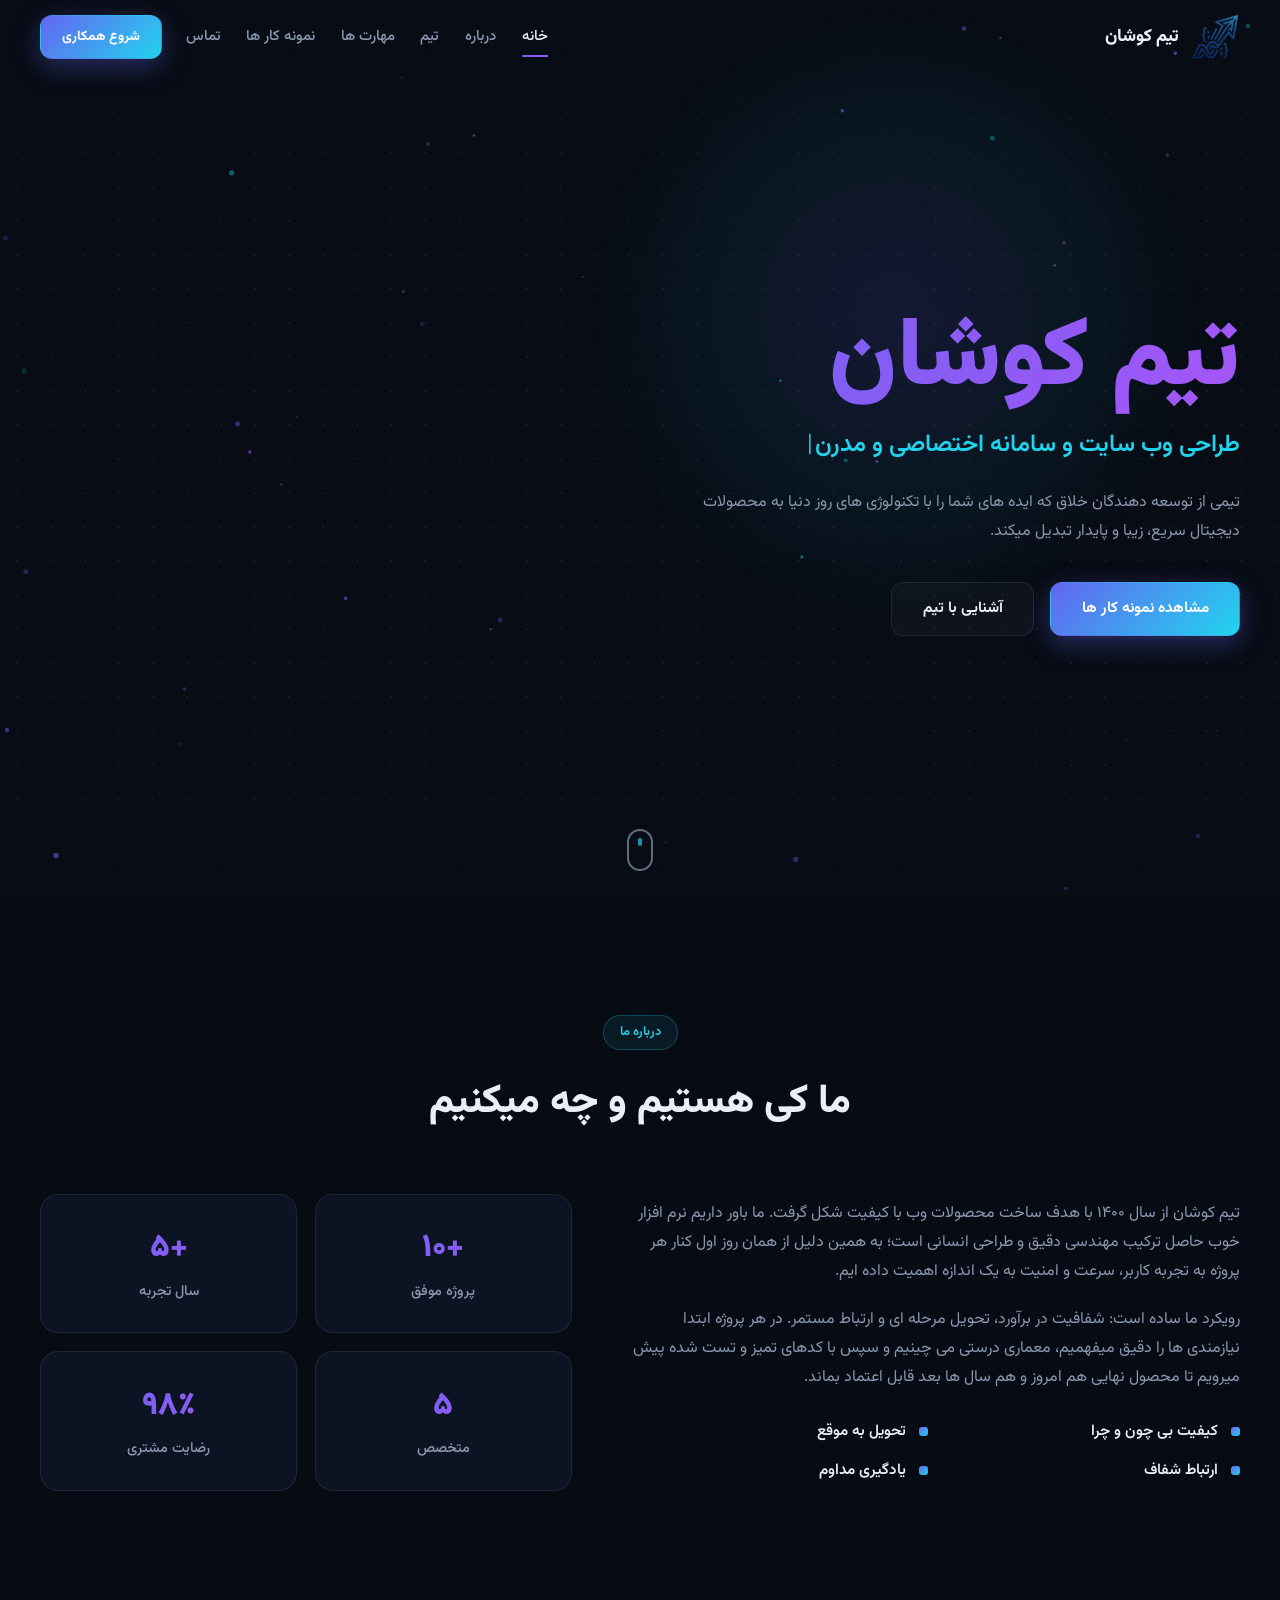
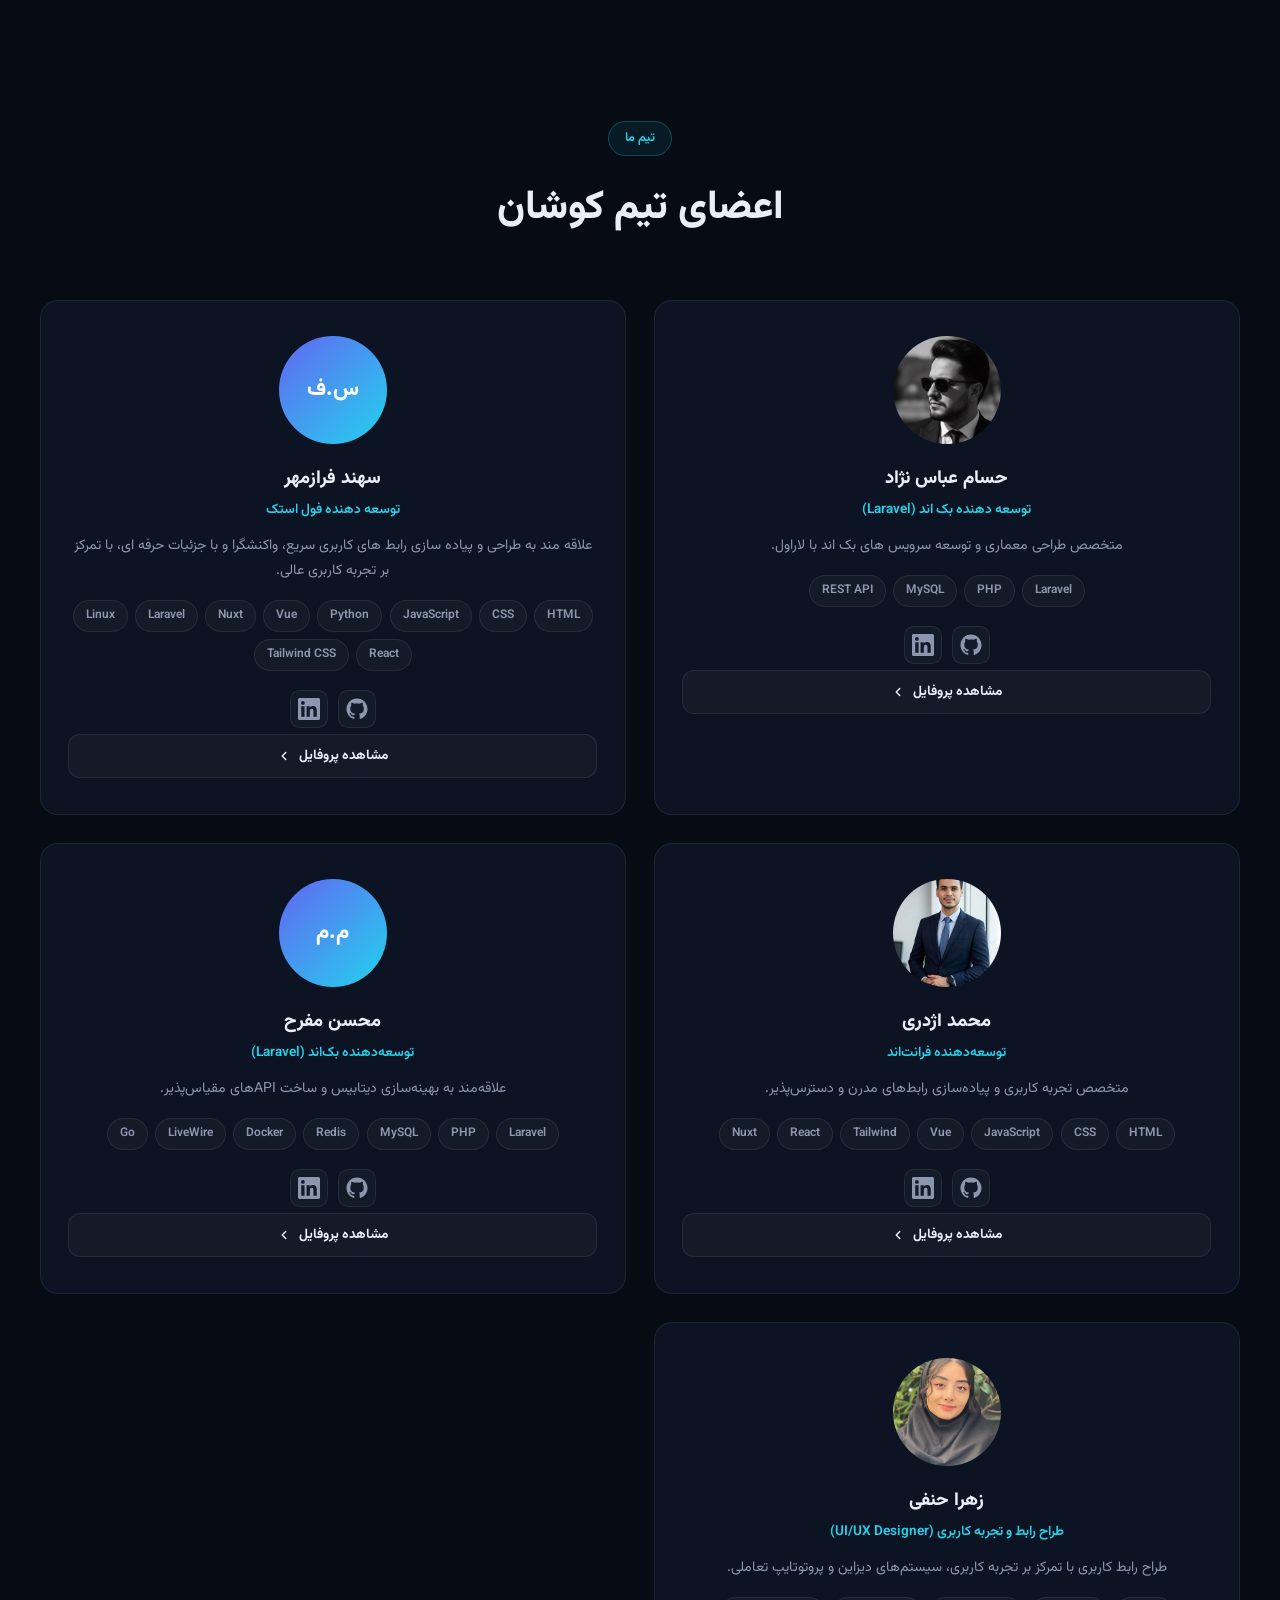
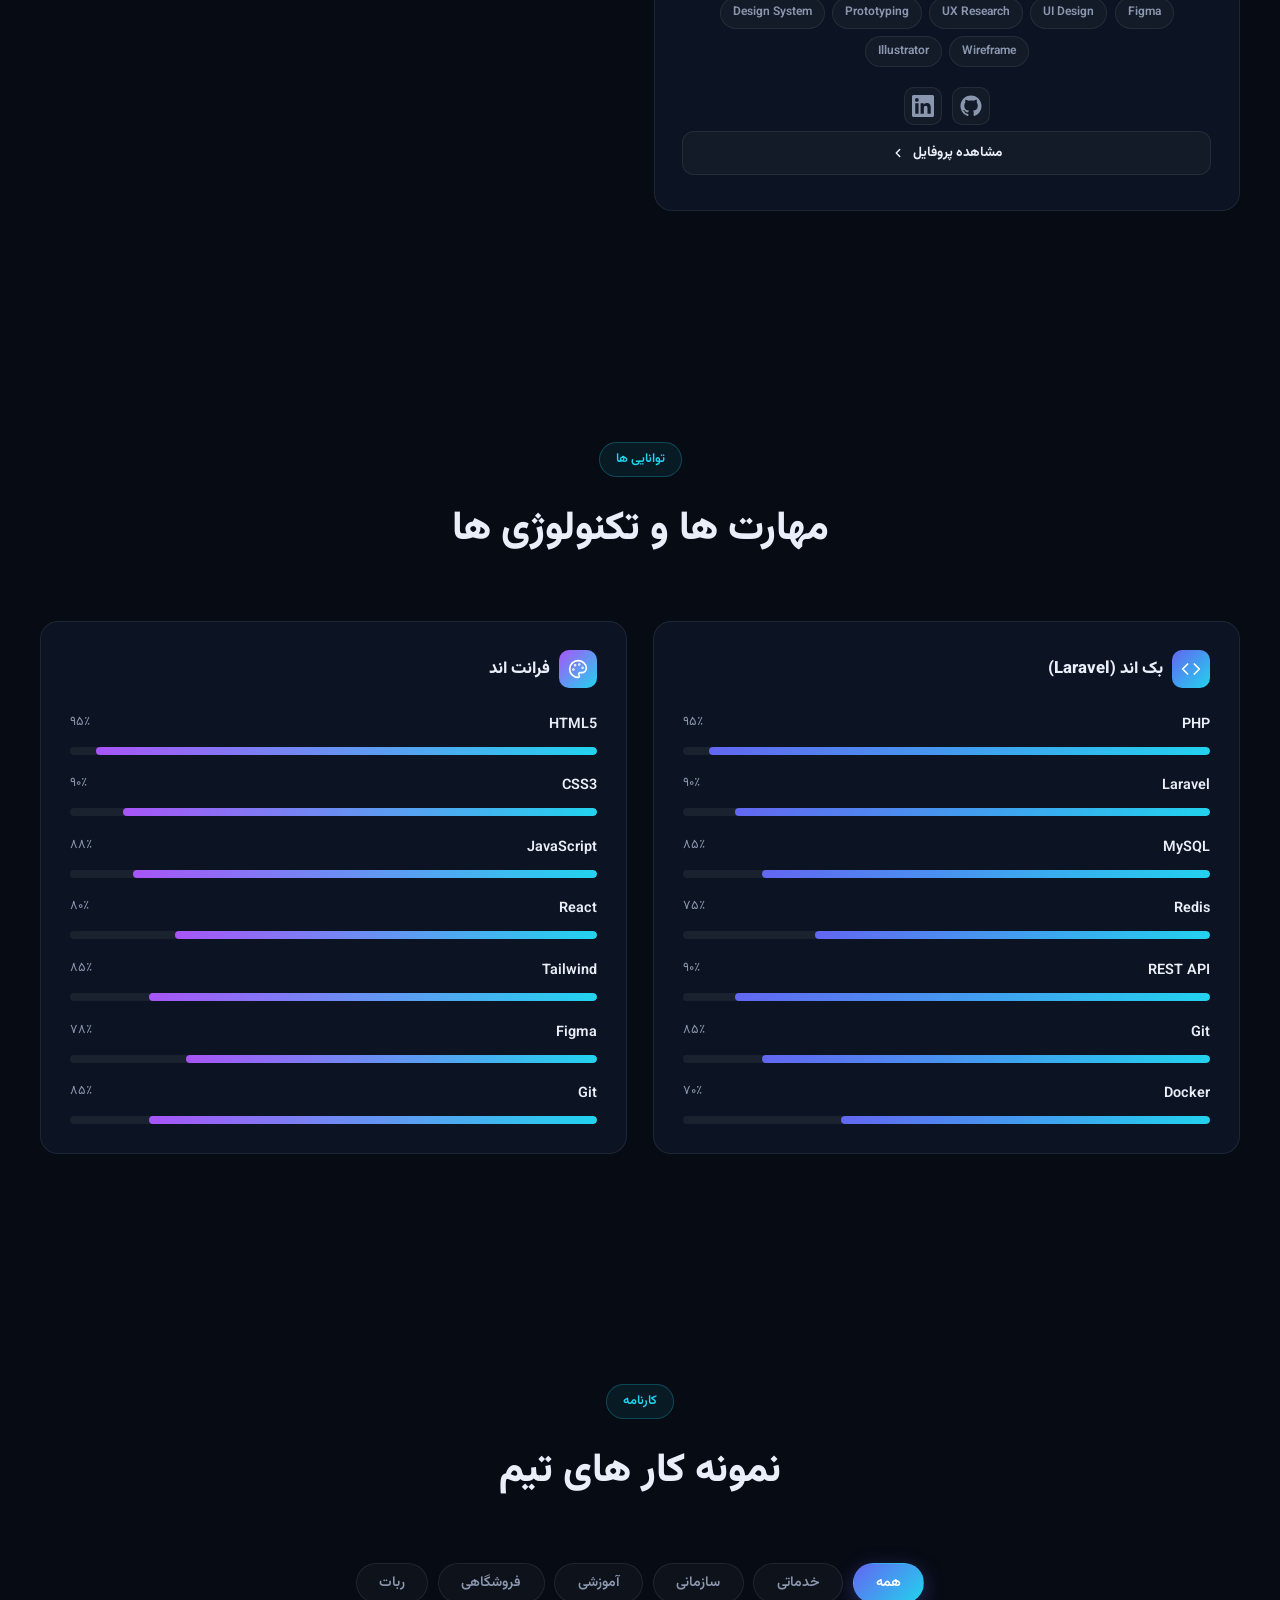
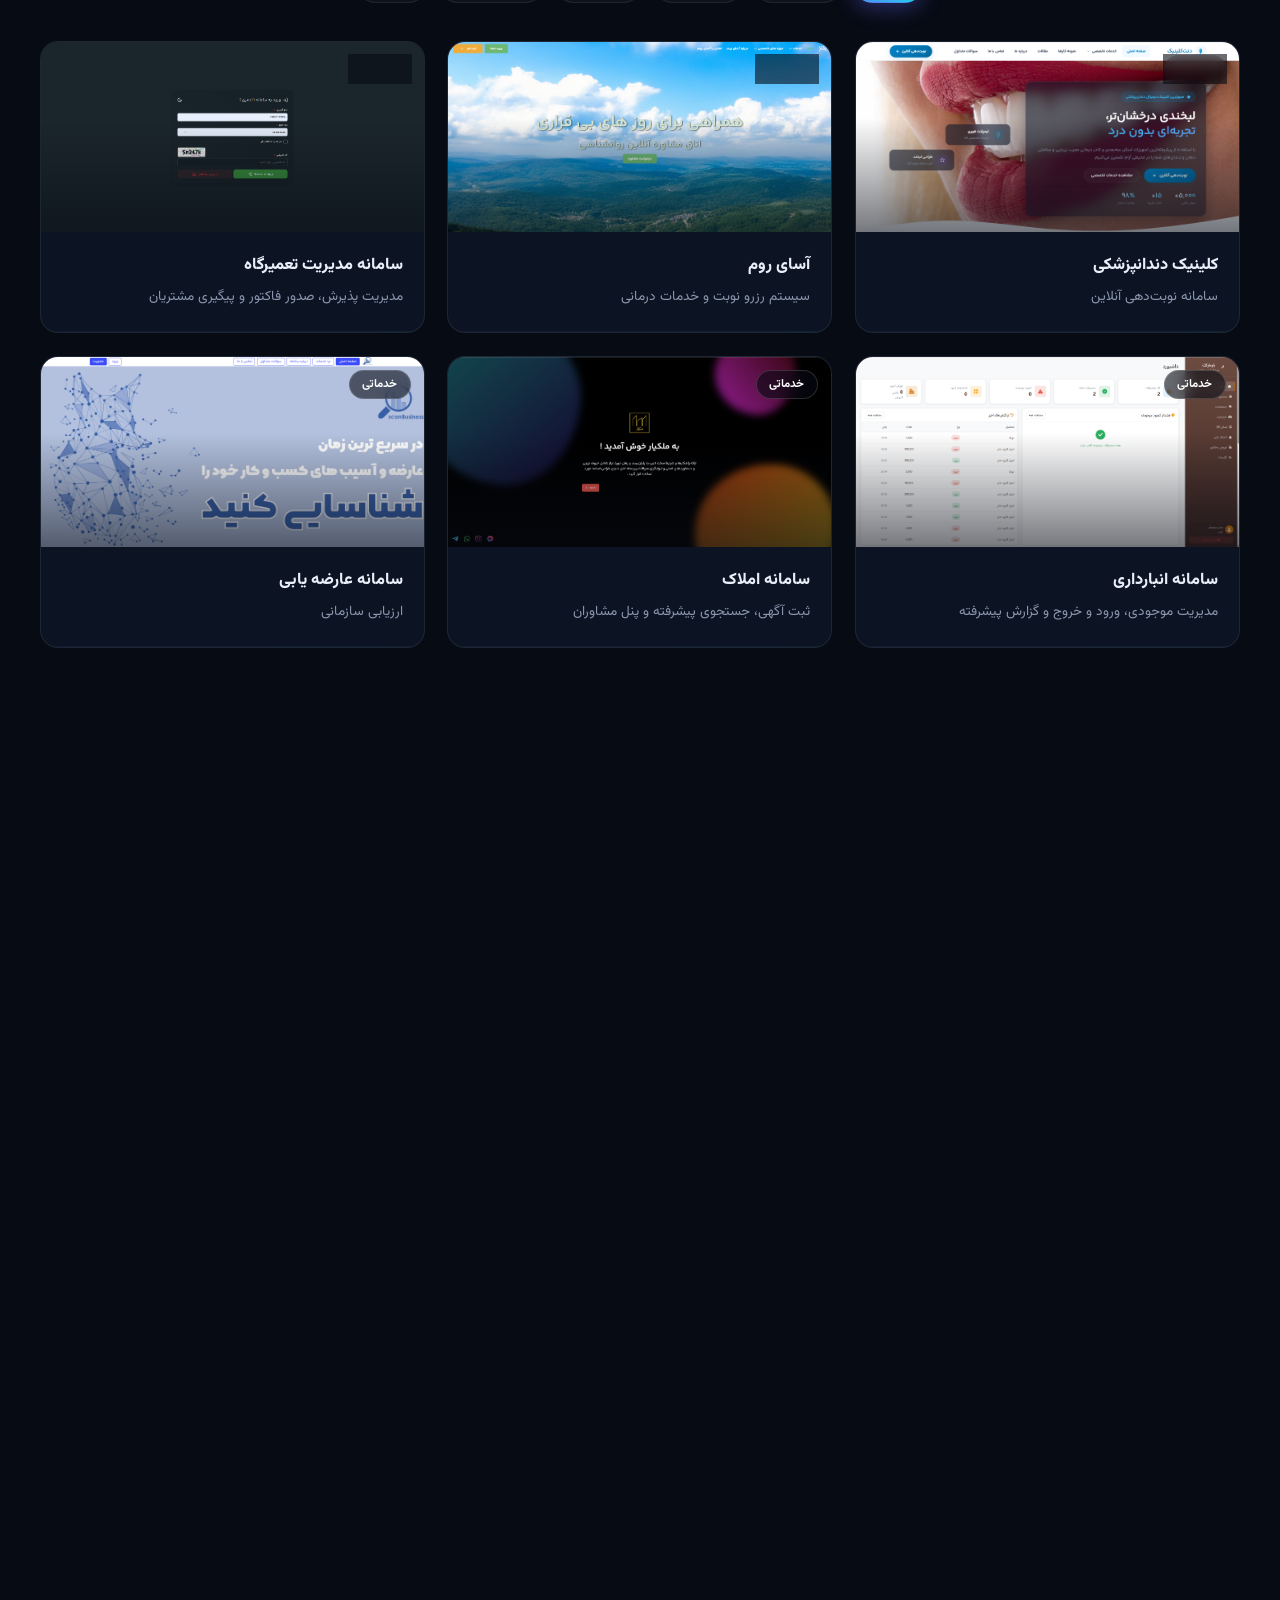
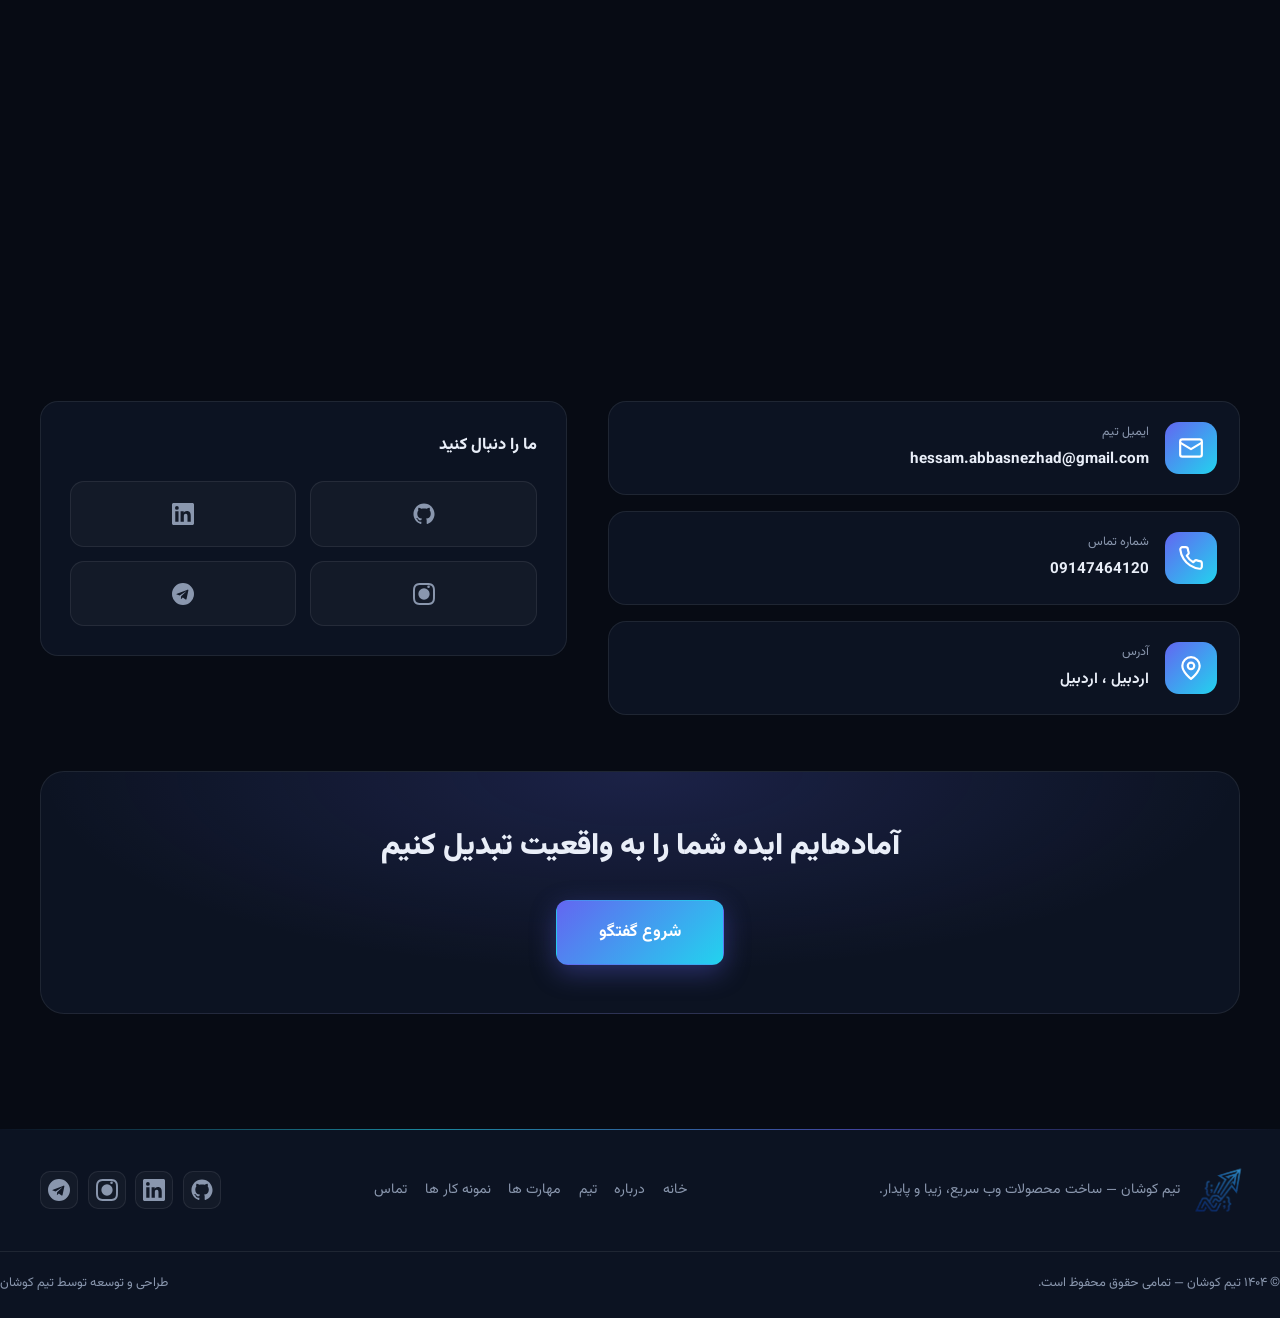
==== index.html @ e3fc0111 "first version" ====
<!DOCTYPE html>
<html lang="fa" dir="rtl">
<head>
  <meta charset="UTF-8" />
  <meta name="viewport" content="width=device-width, initial-scale=1.0" />
  <meta name="description" content="تیم کوشان — طراحی و توسعه وب با لاراول و فرانتاند مدرن" />
  <title>تیم کوشان | طراحی و توسعه وب</title>
  <link rel="preconnect" href="https://fonts.googleapis.com" />
  <link rel="preconnect" href="https://fonts.gstatic.com" crossorigin />
  <link href="https://fonts.googleapis.com/css2?family=Vazirmatn:wght@300;400;500;600;700;800;900&display=swap" rel="stylesheet" />
  <link rel="stylesheet" href="style.css" />
</head>
<body>

  <div class="bg-grid" aria-hidden="true"></div>
  <div class="bg-noise" aria-hidden="true"></div>
  <div class="bg-glow" id="bgGlow" aria-hidden="true"></div>

  <header class="navbar" id="navbar">
    <div class="container navbar-inner">
      <a href="#home" class="nav-brand" aria-label="تیم کوشان — خانه">
        <div class="logo-placeholder">
          <img src="image/logo.png" alt="" class="logo">
        </div>
        <span class="nav-brand-name">تیم کوشان</span>
      </a>

      <nav class="nav-links" id="navLinks" aria-label="منوی اصلی">
        <a href="#home" class="nav-link active" data-section="home">خانه</a>
        <a href="#about" class="nav-link" data-section="about">درباره</a>
        <a href="#team" class="nav-link" data-section="team">تیم</a>
        <a href="#skills" class="nav-link" data-section="skills">مهارت ها</a>
        <a href="#portfolio" class="nav-link" data-section="portfolio">نمونه کار ها</a>
        <a href="#contact" class="nav-link" data-section="contact">تماس</a>
      </nav>

      <a href="#contact" class="btn btn-sm btn-primary nav-cta">شروع همکاری</a>

      <button class="hamburger" id="hamburger" aria-label="باز و بسته کردن منو" aria-expanded="false" aria-controls="navLinks">
        <span></span><span></span><span></span>
      </button>
    </div>
  </header>

  <main>
    <!-- ═══ 1) بخش خانه (Hero) ═══ -->
    <section id="home" class="hero section">
      <canvas id="particles" class="hero-particles" aria-hidden="true"></canvas>
      <div class="container hero-inner">
        <div class="hero-content">
          <h1 class="hero-title gradient-text-anim">تیم کوشان</h1>
          <h2 class="hero-subtitle">
            <span id="typedText" aria-label="طراحی وب سایت و سامانه اختصاصی و مدرن"></span><span class="type-cursor">|</span>
          </h2>
          <p class="hero-desc reveal">
            تیمی از توسعه دهندگان خلاق که ایده های شما را با تکنولوژی های روز دنیا
            به محصولات دیجیتال سریع، زیبا و پایدار تبدیل میکند.
          </p>
          <div class="hero-actions reveal">
            <a href="#portfolio" class="btn btn-primary">مشاهده نمونه کار ها</a>
            <a href="#team" class="btn btn-outline">آشنایی با تیم</a>
          </div>
        </div>
      </div>
      <a href="#about" class="scroll-indicator" aria-label="اسکرول به پایین">
        <span class="scroll-mouse"><span class="scroll-wheel"></span></span>
      </a>
    </section>

    <!-- ═══ 2) بخش درباره ═══ -->
    <section id="about" class="section about">
      <div class="container">
        <div class="section-head reveal">
          <span class="section-tag">درباره ما</span>
          <h2 class="section-title">ما کی هستیم و چه میکنیم</h2>
        </div>
        <div class="about-grid">
          <div class="about-text reveal">
            <p>
             تیم کوشان از سال ۱۴۰۰ با هدف ساخت محصولات وب با کیفیت شکل گرفت.
              ما باور داریم نرم افزار خوب حاصل ترکیب مهندسی دقیق و طراحی انسانی است؛
              به همین دلیل از همان روز اول کنار هر پروژه به تجربه کاربر، سرعت و امنیت به یک اندازه اهمیت داده ایم.
            </p>
            <p>
               رویکرد ما ساده است: شفافیت در برآورد، تحویل مرحله ای و ارتباط مستمر.
              در هر پروژه ابتدا نیازمندی ها را دقیق میفهمیم، معماری درستی می چینیم و سپس با
              کدهای تمیز و تست شده پیش میرویم تا محصول نهایی هم امروز و هم سال ها بعد قابل اعتماد بماند.
            </p>
            <ul class="about-values">
              <li>کیفیت بی چون و چرا</li>
              <li>تحویل به موقع</li>
              <li>ارتباط شفاف</li>
              <li>یادگیری مداوم</li>
            </ul>
          </div>
          <!-- ستون آمار با شمارنده -->
          <div class="stats-grid">
            <div class="stat-card reveal">
              <span class="stat-number" data-count="10" data-prefix="+">۰</span>
              <span class="stat-label">پروژه موفق</span>
            </div>
            <div class="stat-card reveal">
              <span class="stat-number" data-count="5" data-prefix="+">۰</span>
              <span class="stat-label">سال تجربه</span>
            </div>
            <div class="stat-card reveal">
              <span class="stat-number" data-count="5">۰</span>
              <span class="stat-label">متخصص</span>
            </div>
            <div class="stat-card reveal">
              <span class="stat-number" data-count="98" data-suffix="٪">۰</span>
              <span class="stat-label">رضایت مشتری</span>
            </div>
          </div>
        </div>
      </div>
    </section>

    <!-- ═══ 3) بخش تیم ═══ -->
    <section id="team" class="section team">
      <div class="container">
        <div class="section-head reveal">
          <span class="section-tag">تیم ما</span>
          <h2 class="section-title">اعضای تیم کوشان</h2>
        </div>
        <div class="team-grid" id="teamGrid"></div>
      </div>
    </section>

    <!-- ═══ 4) بخش مهارتها ═══ -->
    <section id="skills" class="section skills">
      <div class="container">
        <div class="section-head reveal">
          <span class="section-tag">توانایی ها</span>
          <h2 class="section-title">مهارت ها و تکنولوژی ها</h2>
        </div>
        <div class="skills-grid">
          <!-- ستون بکاند -->
          <div class="skill-column reveal" data-skill-group="backend">
            <h3 class="skill-column-title">
              <span class="skill-column-icon"><svg viewBox="0 0 24 24" width="20" height="20" fill="none" stroke="currentColor" stroke-width="2" stroke-linecap="round" stroke-linejoin="round" aria-hidden="true"><path d="m16 18 6-6-6-6M8 6l-6 6 6 6"/></svg></span>
              بک اند (Laravel)
            </h3>
            <!-- هر مهارت: data-percent درصد نهایی نوار -->
            <div class="skill-item">
              <span class="skill-name">PHP</span><span class="skill-percent">۹۵٪</span>
              <div class="skill-bar"><div class="skill-bar-fill" data-percent="95"></div></div>
            </div>
            <div class="skill-item">
              <span class="skill-name">Laravel</span><span class="skill-percent">۹۰٪</span>
              <div class="skill-bar"><div class="skill-bar-fill" data-percent="90"></div></div>
            </div>
            <div class="skill-item">
              <span class="skill-name">MySQL</span><span class="skill-percent">۸۵٪</span>
              <div class="skill-bar"><div class="skill-bar-fill" data-percent="85"></div></div>
            </div>
            <div class="skill-item">
              <span class="skill-name">Redis</span><span class="skill-percent">۷۵٪</span>
              <div class="skill-bar"><div class="skill-bar-fill" data-percent="75"></div></div>
            </div>
            <div class="skill-item">
              <span class="skill-name">REST API</span><span class="skill-percent">۹۰٪</span>
              <div class="skill-bar"><div class="skill-bar-fill" data-percent="90"></div></div>
            </div>
            <div class="skill-item">
              <span class="skill-name">Git</span><span class="skill-percent">۸۵٪</span>
              <div class="skill-bar"><div class="skill-bar-fill" data-percent="85"></div></div>
            </div>
            <div class="skill-item">
              <span class="skill-name">Docker</span><span class="skill-percent">۷۰٪</span>
              <div class="skill-bar"><div class="skill-bar-fill" data-percent="70"></div></div>
            </div>
          </div>
          <!-- ستون فرانتاند -->
          <div class="skill-column reveal" data-skill-group="frontend">
            <h3 class="skill-column-title">
              <span class="skill-column-icon"><svg viewBox="0 0 24 24" width="20" height="20" fill="none" stroke="currentColor" stroke-width="2" stroke-linecap="round" stroke-linejoin="round" aria-hidden="true"><circle cx="13.5" cy="6.5" r=".5"/><circle cx="17.5" cy="10.5" r=".5"/><circle cx="8.5" cy="7.5" r=".5"/><circle cx="6.5" cy="12.5" r=".5"/><path d="M12 2C6.5 2 2 6.5 2 12s4.5 10 10 10c.926 0 1.648-.746 1.648-1.688 0-.437-.18-.835-.437-1.125-.29-.289-.438-.652-.438-1.125a1.64 1.64 0 0 1 1.668-1.668h1.996c3.051 0 5.555-2.503 5.555-5.554C21.965 6.012 17.461 2 12 2z"/></svg></span>
              فرانت اند
            </h3>
            <div class="skill-item">
              <span class="skill-name">HTML5</span><span class="skill-percent">۹۵٪</span>
              <div class="skill-bar"><div class="skill-bar-fill" data-percent="95"></div></div>
            </div>
            <div class="skill-item">
              <span class="skill-name">CSS3</span><span class="skill-percent">۹۰٪</span>
              <div class="skill-bar"><div class="skill-bar-fill" data-percent="90"></div></div>
            </div>
            <div class="skill-item">
              <span class="skill-name">JavaScript</span><span class="skill-percent">۸۸٪</span>
              <div class="skill-bar"><div class="skill-bar-fill" data-percent="88"></div></div>
            </div>
            <div class="skill-item">
              <span class="skill-name">React</span><span class="skill-percent">۸۰٪</span>
              <div class="skill-bar"><div class="skill-bar-fill" data-percent="80"></div></div>
            </div>
            <div class="skill-item">
              <span class="skill-name">Tailwind</span><span class="skill-percent">۸۵٪</span>
              <div class="skill-bar"><div class="skill-bar-fill" data-percent="85"></div></div>
            </div>
            <div class="skill-item">
              <span class="skill-name">Figma</span><span class="skill-percent">۷۸٪</span>
              <div class="skill-bar"><div class="skill-bar-fill" data-percent="78"></div></div>
            </div>
            <div class="skill-item">
              <span class="skill-name">Git</span><span class="skill-percent">۸۵٪</span>
              <div class="skill-bar"><div class="skill-bar-fill" data-percent="85"></div></div>
            </div>
          </div>
        </div>
      </div>
    </section>

    <!-- ═══ 5) بخش نمونهکارها ═══ -->
    <section id="portfolio" class="section portfolio">
      <div class="container">
        <div class="section-head reveal">
          <span class="section-tag">کارنامه</span>
          <h2 class="section-title">نمونه کار های تیم</h2>
        </div>
        <!-- فیلترها -->
    <div class="portfolio-filters reveal" role="tablist" aria-label="فیلتر نمونه کار ها">
  <button class="filter-btn active" data-filter="all">همه</button>
  <button class="filter-btn" data-filter="services">خدماتی</button>
  <button class="filter-btn" data-filter="organizational">سازمانی</button>
  <button class="filter-btn" data-filter="educational">آموزشی</button>
  <button class="filter-btn" data-filter="ecommerce">فروشگاهی</button>
  <button class="filter-btn" data-filter="bot">ربات</button>
</div>
        <!-- گرید پروژهها از data.js توسط script.js رندر میشود؛ data-category برای فیلتر -->
        <div class="portfolio-grid" id="portfolioGrid"></div>
      </div>
    </section>

    <!-- ═══ 6) بخش تماس ═══ -->
    <section id="contact" class="section contact">
      <div class="container">
        <div class="section-head reveal">
          <span class="section-tag">ارتباط</span>
          <h2 class="section-title">با ما در تماس باشید</h2>
        </div>
        <div class="contact-grid">
          <!-- ستون اطلاعات تماس -->
          <div class="contact-cards">
            <div class="contact-card reveal">
              <span class="contact-icon"><svg viewBox="0 0 24 24" width="26" height="26" fill="none" stroke="currentColor" stroke-width="2" stroke-linecap="round" stroke-linejoin="round" aria-hidden="true"><rect x="2" y="4" width="20" height="16" rx="2"/><path d="m22 7-10 6L2 7"/></svg></span>
              <div>
                <span class="contact-label">ایمیل تیم</span>
                <a href="mailto:info@koushan-team.ir" class="contact-value">hessam.abbasnezhad@gmail.com</a>
              </div>
            </div>
            <div class="contact-card reveal">
              <span class="contact-icon"><svg viewBox="0 0 24 24" width="26" height="26" fill="none" stroke="currentColor" stroke-width="2" stroke-linecap="round" stroke-linejoin="round" aria-hidden="true"><path d="M22 16.92v3a2 2 0 0 1-2.18 2 19.79 19.79 0 0 1-8.63-3.07 19.5 19.5 0 0 1-6-6 19.79 19.79 0 0 1-3.07-8.67A2 2 0 0 1 4.11 2h3a2 2 0 0 1 2 1.72 12.84 12.84 0 0 0 .7 2.81 2 2 0 0 1-.45 2.11L8.09 9.91a16 16 0 0 0 6 6l1.27-1.27a2 2 0 0 1 2.11-.45 12.84 12.84 0 0 0 2.81.7A2 2 0 0 1 22 16.92z"/></svg></span>
              <div>
                <span class="contact-label">شماره تماس</span>
                <a href="tel:+989120000000" class="contact-value" dir="ltr">09147464120</a>
              </div>
            </div>
            <div class="contact-card reveal">
              <span class="contact-icon"><svg viewBox="0 0 24 24" width="26" height="26" fill="none" stroke="currentColor" stroke-width="2" stroke-linecap="round" stroke-linejoin="round" aria-hidden="true"><path d="M20 10c0 6-8 12-8 12s-8-6-8-12a8 8 0 0 1 16 0z"/><circle cx="12" cy="10" r="3"/></svg></span>
              <div>
                <span class="contact-label">آدرس</span>
                <span class="contact-value">اردبیل ، اردبیل</span>
              </div>
            </div>
          </div>
          <!-- ستون شبکههای اجتماعی -->
          <div class="contact-socials reveal">
            <h3 class="contact-socials-title">ما را دنبال کنید</h3>
            <div class="social-grid">
              <a href="#" class="social-big" data-social="github">
                <svg viewBox="0 0 24 24" width="22" height="22" fill="currentColor" aria-hidden="true"><path d="M12 .5C5.65.5.5 5.65.5 12c0 5.08 3.29 9.39 7.86 10.91.58.1.79-.25.79-.56 0-.28-.01-1.02-.02-2-3.2.7-3.88-1.54-3.88-1.54-.53-1.34-1.28-1.7-1.28-1.7-1.05-.72.08-.7.08-.7 1.16.08 1.77 1.19 1.77 1.19 1.03 1.77 2.7 1.26 3.36.96.1-.75.4-1.26.73-1.55-2.55-.29-5.23-1.28-5.23-5.68 0-1.26.45-2.28 1.19-3.09-.12-.29-.52-1.46.11-3.05 0 0 .97-.31 3.18 1.18.92-.26 1.91-.38 2.89-.39.98.01 1.97.13 2.89.39 2.2-1.49 3.17-1.18 3.17-1.18.63 1.59.23 2.76.11 3.05.74.81 1.19 1.83 1.19 3.09 0 4.41-2.69 5.38-5.25 5.67.41.35.78 1.05.78 2.12 0 1.53-.01 2.76-.01 3.14 0 .31.21.66.8.55C20.21 21.39 23.5 17.08 23.5 12 23.5 5.65 18.35.5 12 .5z"/></svg><span class="tooltip">گیتهاب</span>
              </a>
              <a href="#" class="social-big" data-social="linkedin">
                <svg viewBox="0 0 24 24" width="22" height="22" fill="currentColor" aria-hidden="true"><path d="M20.45 20.45h-3.55v-5.57c0-1.33-.03-3.04-1.85-3.04-1.85 0-2.14 1.45-2.14 2.94v5.67H9.36V9h3.41v1.56h.05c.47-.9 1.63-1.85 3.36-1.85 3.6 0 4.27 2.37 4.27 5.45v6.29zM5.34 7.43a2.06 2.06 0 1 1 0-4.12 2.06 2.06 0 0 1 0 4.12zM7.12 20.45H3.56V9h3.56v11.45zM22.22 0H1.77C.79 0 0 .77 0 1.72v20.55C0 23.23.79 24 1.77 24h20.45c.98 0 1.78-.77 1.78-1.73V1.72C24 .77 23.2 0 22.22 0z"/></svg><span class="tooltip">لینکدین</span>
              </a>
              <a href="#" class="social-big" data-social="instagram">
                <svg viewBox="0 0 24 24" width="22" height="22" fill="currentColor" aria-hidden="true"><path d="M12 2.16c3.2 0 3.58.01 4.85.07 1.17.05 1.8.25 2.23.41.56.22.96.48 1.38.9.42.42.68.82.9 1.38.16.42.36 1.06.41 2.23.06 1.27.07 1.65.07 4.85s-.01 3.58-.07 4.85c-.05 1.17-.25 1.8-.41 2.23-.22.56-.48.96-.9 1.38-.42.42-.82.68-1.38.9-.42.16-1.06.36-2.23.41-1.27.06-1.65.07-4.85.07s-3.58-.01-4.85-.07c-1.17-.05-1.8-.25-2.23-.41a3.72 3.72 0 0 1-1.38-.9 3.72 3.72 0 0 1-.9-1.38c-.16-.42-.36-1.06-.41-2.23C2.17 15.58 2.16 15.2 2.16 12s.01-3.58.07-4.85c.05-1.17.25-1.8.41-2.23.22-.56.48-.96.9-1.38.42-.42.82-.68 1.38-.9.42-.16 1.06-.36 2.23-.41C8.42 2.17 8.8 2.16 12 2.16M12 0C8.74 0 8.33.01 7.05.07 5.78.13 4.9.33 4.14.63c-.79.3-1.46.72-2.13 1.38A6.26 6.26 0 0 0 .63 4.14C.33 4.9.13 5.78.07 7.05.01 8.33 0 8.74 0 12s.01 3.67.07 4.95c.06 1.27.26 2.15.56 2.91.3.79.72 1.46 1.38 2.13a6.26 6.26 0 0 0 2.13 1.38c.76.3 1.64.5 2.91.56 1.28.06 1.69.07 4.95.07s3.67-.01 4.95-.07c1.27-.06 2.15-.26 2.91-.56a6.26 6.26 0 0 0 2.13-1.38 6.26 6.26 0 0 0 1.38-2.13c.3-.76.5-1.64.56-2.91.06-1.28.07-1.69.07-4.95s-.01-3.67-.07-4.95c-.06-1.27-.26-2.15-.56-2.91a6.26 6.26 0 0 0-1.38-2.13A6.26 6.26 0 0 0 19.86.63c-.76-.3-1.64-.5-2.91-.56C15.67.01 15.26 0 12 0zm0 5.84A6.16 6.16 0 1 1 5.84 12 6.16 6.16 0 0 1 12 5.84zm0 10.15A4 4 0 1 1 16 12a4 4 0 0 1-4 3.99zm6.4-11.85a1.44 1.44 0 1 1-1.44-1.44 1.44 1.44 0 0 1 1.44 1.44z"/></svg><span class="tooltip">اینستاگرام</span>
              </a>
              <a href="#" class="social-big" data-social="telegram">
                <svg viewBox="0 0 24 24" width="22" height="22" fill="currentColor" aria-hidden="true"><path d="M11.94 0A12 12 0 1 0 24 12 12 12 0 0 0 11.94 0zm5.89 8.16-1.97 9.3c-.15.66-.54.82-1.09.51l-3-2.21-1.45 1.4c-.16.16-.3.3-.6.3l.21-3.05 5.56-5.02c.24-.21-.05-.33-.37-.12l-6.87 4.33-2.96-.93c-.64-.2-.66-.64.14-.95l11.57-4.46c.54-.2 1.01.12.83.9z"/></svg><span class="tooltip">تلگرام</span>
              </a>
            </div>
          </div>
        </div>
        <!-- CTA بزرگ -->
        <div class="big-cta reveal">
          <h3 class="big-cta-title">آمادهایم ایده شما را به واقعیت تبدیل کنیم</h3>
          <a href="mailto:info@koushan-team.ir" class="btn btn-primary btn-lg">شروع گفتگو</a>
        </div>
      </div>
    </section>
  </main>

  <!-- ═══ فوتر ═══ -->
  <footer class="footer">
    <div class="footer-divider" aria-hidden="true"></div>
    <div class="container footer-grid">
      <div class="footer-brand">
        <div class="logo-placeholder">
           <div class="logo-placeholder">
          <img src="image/logo.png" alt="" class="logo">
        </div>
        </div>
        <p>تیم کوشان — ساخت محصولات وب سریع، زیبا و پایدار.</p>
      </div>
      <nav class="footer-links" aria-label="لینکهای سریع">
        <a href="#home">خانه</a>
        <a href="#about">درباره</a>
        <a href="#team">تیم</a>
        <a href="#skills">مهارت ها</a>
        <a href="#portfolio">نمونه کار ها</a>
        <a href="#contact">تماس</a>
      </nav>
      <div class="footer-socials">
        <a href="#" class="social-icon" data-social="github" aria-label="گیت هاب"><svg viewBox="0 0 24 24" width="22" height="22" fill="currentColor" aria-hidden="true"><path d="M12 .5C5.65.5.5 5.65.5 12c0 5.08 3.29 9.39 7.86 10.91.58.1.79-.25.79-.56 0-.28-.01-1.02-.02-2-3.2.7-3.88-1.54-3.88-1.54-.53-1.34-1.28-1.7-1.28-1.7-1.05-.72.08-.7.08-.7 1.16.08 1.77 1.19 1.77 1.19 1.03 1.77 2.7 1.26 3.36.96.1-.75.4-1.26.73-1.55-2.55-.29-5.23-1.28-5.23-5.68 0-1.26.45-2.28 1.19-3.09-.12-.29-.52-1.46.11-3.05 0 0 .97-.31 3.18 1.18.92-.26 1.91-.38 2.89-.39.98.01 1.97.13 2.89.39 2.2-1.49 3.17-1.18 3.17-1.18.63 1.59.23 2.76.11 3.05.74.81 1.19 1.83 1.19 3.09 0 4.41-2.69 5.38-5.25 5.67.41.35.78 1.05.78 2.12 0 1.53-.01 2.76-.01 3.14 0 .31.21.66.8.55C20.21 21.39 23.5 17.08 23.5 12 23.5 5.65 18.35.5 12 .5z"/></svg></a>
        <a href="#" class="social-icon" data-social="linkedin" aria-label="لینکدین"><svg viewBox="0 0 24 24" width="22" height="22" fill="currentColor" aria-hidden="true"><path d="M20.45 20.45h-3.55v-5.57c0-1.33-.03-3.04-1.85-3.04-1.85 0-2.14 1.45-2.14 2.94v5.67H9.36V9h3.41v1.56h.05c.47-.9 1.63-1.85 3.36-1.85 3.6 0 4.27 2.37 4.27 5.45v6.29zM5.34 7.43a2.06 2.06 0 1 1 0-4.12 2.06 2.06 0 0 1 0 4.12zM7.12 20.45H3.56V9h3.56v11.45zM22.22 0H1.77C.79 0 0 .77 0 1.72v20.55C0 23.23.79 24 1.77 24h20.45c.98 0 1.78-.77 1.78-1.73V1.72C24 .77 23.2 0 22.22 0z"/></svg></a>
        <a href="#" class="social-icon" data-social="instagram" aria-label="اینستاگرام"><svg viewBox="0 0 24 24" width="22" height="22" fill="currentColor" aria-hidden="true"><path d="M12 2.16c3.2 0 3.58.01 4.85.07 1.17.05 1.8.25 2.23.41.56.22.96.48 1.38.9.42.42.68.82.9 1.38.16.42.36 1.06.41 2.23.06 1.27.07 1.65.07 4.85s-.01 3.58-.07 4.85c-.05 1.17-.25 1.8-.41 2.23-.22.56-.48.96-.9 1.38-.42.42-.82.68-1.38.9-.42.16-1.06.36-2.23.41-1.27.06-1.65.07-4.85.07s-3.58-.01-4.85-.07c-1.17-.05-1.8-.25-2.23-.41a3.72 3.72 0 0 1-1.38-.9 3.72 3.72 0 0 1-.9-1.38c-.16-.42-.36-1.06-.41-2.23C2.17 15.58 2.16 15.2 2.16 12s.01-3.58.07-4.85c.05-1.17.25-1.8.41-2.23.22-.56.48-.96.9-1.38.42-.42.82-.68 1.38-.9.42-.16 1.06-.36 2.23-.41C8.42 2.17 8.8 2.16 12 2.16M12 0C8.74 0 8.33.01 7.05.07 5.78.13 4.9.33 4.14.63c-.79.3-1.46.72-2.13 1.38A6.26 6.26 0 0 0 .63 4.14C.33 4.9.13 5.78.07 7.05.01 8.33 0 8.74 0 12s.01 3.67.07 4.95c.06 1.27.26 2.15.56 2.91.3.79.72 1.46 1.38 2.13a6.26 6.26 0 0 0 2.13 1.38c.76.3 1.64.5 2.91.56 1.28.06 1.69.07 4.95.07s3.67-.01 4.95-.07c1.27-.06 2.15-.26 2.91-.56a6.26 6.26 0 0 0 2.13-1.38 6.26 6.26 0 0 0 1.38-2.13c.3-.76.5-1.64.56-2.91.06-1.28.07-1.69.07-4.95s-.01-3.67-.07-4.95c-.06-1.27-.26-2.15-.56-2.91a6.26 6.26 0 0 0-1.38-2.13A6.26 6.26 0 0 0 19.86.63c-.76-.3-1.64-.5-2.91-.56C15.67.01 15.26 0 12 0zm0 5.84A6.16 6.16 0 1 1 5.84 12 6.16 6.16 0 0 1 12 5.84zm0 10.15A4 4 0 1 1 16 12a4 4 0 0 1-4 3.99zm6.4-11.85a1.44 1.44 0 1 1-1.44-1.44 1.44 1.44 0 0 1 1.44 1.44z"/></svg></a>
        <a href="#" class="social-icon" data-social="telegram" aria-label="تلگرام"><svg viewBox="0 0 24 24" width="22" height="22" fill="currentColor" aria-hidden="true"><path d="M11.94 0A12 12 0 1 0 24 12 12 12 0 0 0 11.94 0zm5.89 8.16-1.97 9.3c-.15.66-.54.82-1.09.51l-3-2.21-1.45 1.4c-.16.16-.3.3-.6.3l.21-3.05 5.56-5.02c.24-.21-.05-.33-.37-.12l-6.87 4.33-2.96-.93c-.64-.2-.66-.64.14-.95l11.57-4.46c.54-.2 1.01.12.83.9z"/></svg></a>
      </div>
    </div>
    <div class="footer-bottom">
      <p>© ۱۴۰۴ تیم کوشان — تمامی حقوق محفوظ است.</p>
      <p>طراحی و توسعه توسط تیم کوشان</p>
    </div>
  </footer>

  <!-- ═══ مودال لایتباکس نمونهکار ═══ -->
  <div class="lightbox" id="lightbox" role="dialog" aria-modal="true" aria-labelledby="lightboxTitle" hidden>
    <div class="lightbox-backdrop" data-lightbox-close></div>
    <div class="lightbox-card">
      <button class="lightbox-close" data-lightbox-close aria-label="بستن"><svg viewBox="0 0 24 24" width="20" height="20" fill="none" stroke="currentColor" stroke-width="2" stroke-linecap="round" aria-hidden="true"><path d="M18 6 6 18M6 6l12 12"/></svg></button>
      <div class="lightbox-thumb" id="lightboxThumb"><svg viewBox="0 0 24 24" width="42" height="42" fill="none" stroke="currentColor" stroke-width="1.5" stroke-linecap="round" stroke-linejoin="round" aria-hidden="true"><rect x="3" y="3" width="18" height="18" rx="2"/><circle cx="8.5" cy="8.5" r="1.5"/><path d="m21 15-5-5L5 21"/></svg></div>
      <div class="lightbox-body">
        <span class="portfolio-tag" id="lightboxTag"></span>
        <h3 id="lightboxTitle"></h3>
        <p id="lightboxDesc"></p>
        <a href="#" class="btn btn-primary btn-sm" id="lightboxLink" target="_blank" rel="noopener">مشاهده پروژه</a>
      </div>
    </div>
  </div>

  <script src="data.js"></script>
  <script src="script.js"></script>
</body>
</html>
---- style.css ----
/* ═══════════════════════════════════════════════════════
   تیم کوشان — استایل سراسری
   تم تاریک لوکس با متغیرهای CSS
   ═══════════════════════════════════════════════════════ */

:root {
  /* پالت رنگی */
  --bg: #070b14;
  --bg-2: #0c1322;
  --primary: #6366f1;
  --accent: #22d3ee;
  --purple: #a855f7;
  --emerald: #34d399;
  --text: #e9eef8;
  --muted: #8a97ae;
  --border: rgba(255, 255, 255, 0.08);

  /* گرادیانها */
  --grad-main: linear-gradient(135deg, #6366f1, #22d3ee);
  --grad-title: linear-gradient(120deg, #6366f1, #a855f7, #22d3ee);

  /* انیمیشن */
  --ease: cubic-bezier(0.22, 0.68, 0.32, 1);
  --dur: 0.6s;

  /* سایر */
  --radius: 18px;
  --container: 1200px;
  --nav-h: 74px;
}

/* ─── ریست پایه ─── */
*, *::before, *::after { box-sizing: border-box; margin: 0; padding: 0; }

html { scroll-behavior: smooth; scroll-padding-top: 84px; }

body {
  font-family: 'Vazirmatn', system-ui, sans-serif;
  background: var(--bg);
  color: var(--text);
  line-height: 1.8;
  overflow-x: hidden;
}

img, svg { display: block; }
a { color: inherit; text-decoration: none; }
ul { list-style: none; }
button { font-family: inherit; cursor: pointer; }

/* ─── کانتینر ─── */
.container {
  width: min(100% - 2.5rem, var(--container));
  margin-inline: auto;
}

/* ─── بخشها ─── */
.section { padding-block: clamp(4rem, 9vw, 7.5rem); position: relative; }

.section-head { text-align: center; max-width: 640px; margin: 0 auto 3.5rem; }

.section-tag {
  display: inline-block;
  font-size: 0.8rem;
  font-weight: 600;
  color: var(--accent);
  background: rgba(34, 211, 238, 0.08);
  border: 1px solid rgba(34, 211, 238, 0.25);
  border-radius: 999px;
  padding: 0.3rem 1rem;
  margin-bottom: 1rem;
}

.section-title {
  font-size: clamp(1.7rem, 3.5vw, 2.5rem);
  font-weight: 800;
}

/* ═══ افکتهای پسزمینه ═══ */

/* گرید نقطهای محوشونده */
.bg-grid {
  position: fixed;
  inset: 0;
  z-index: -2;
  background-image: radial-gradient(rgba(255, 255, 255, 0.05) 1px, transparent 1px);
  background-size: 34px 34px;
  -webkit-mask-image: linear-gradient(to bottom, transparent 0%, black 22%, black 85%, transparent 100%);
  mask-image: linear-gradient(to bottom, transparent 0%, black 22%, black 85%, transparent 100%);
  pointer-events: none;
}

/* نویز ظریف */
.bg-noise {
  position: fixed;
  inset: 0;
  z-index: -2;
  opacity: 0.035;
  background-image: url("data:image/svg+xml,%3Csvg xmlns='http://www.w3.org/2000/svg' width='120' height='120'%3E%3Cfilter id='n'%3E%3CfeTurbulence type='fractalNoise' baseFrequency='0.9' numOctaves='2'/%3E%3C/filter%3E%3Crect width='120' height='120' filter='url(%23n)' opacity='0.6'/%3E%3C/svg%3E");
  pointer-events: none;
}

/* هاله نور دنبالکننده موس */
.bg-glow {
  position: fixed;
  width: 620px;
  height: 620px;
  border-radius: 50%;
  z-index: -1;
  background: radial-gradient(circle, rgba(99, 102, 241, 0.14), rgba(34, 211, 238, 0.05) 45%, transparent 70%);
  transform: translate(-50%, -50%);
  top: 0;
  left: 0;
  transition: opacity 0.6s var(--ease);
  pointer-events: none;
  will-change: transform;
}

/* ═══ دکمهها ═══ */
.btn {
  display: inline-flex;
  align-items: center;
  justify-content: center;
  gap: 0.5rem;
  padding: 0.8rem 1.9rem;
  border-radius: 12px;
  font-weight: 700;
  font-size: 0.95rem;
  border: 1px solid transparent;
  transition: transform 0.4s var(--ease), box-shadow 0.4s var(--ease), background 0.4s var(--ease), border-color 0.4s var(--ease);
}

.btn-primary {
  background: var(--grad-main);
  color: #fff;
  box-shadow: 0 8px 26px rgba(99, 102, 241, 0.35);
}
.btn-primary:hover { transform: translateY(-3px); box-shadow: 0 14px 34px rgba(99, 102, 241, 0.45); }

.btn-outline {
  border-color: var(--border);
  color: var(--text);
  background: rgba(255, 255, 255, 0.03);
}
.btn-outline:hover { transform: translateY(-3px); border-color: var(--primary); background: rgba(99, 102, 241, 0.08); }

.btn-sm { padding: 0.55rem 1.3rem; font-size: 0.85rem; }
.btn-lg { padding: 1rem 2.6rem; font-size: 1.05rem; }

/* ═══ منوی ناوبری ═══ */
.navbar {
  position: fixed;
  top: 0;
  right: 0;
  left: 0;
  z-index: 100;
  transition: background 0.5s var(--ease), box-shadow 0.5s var(--ease), border-color 0.5s var(--ease), backdrop-filter 0.5s var(--ease);
  border-bottom: 1px solid transparent;
}

.navbar.scrolled {
  background: rgba(7, 11, 20, 0.72);
  backdrop-filter: blur(16px);
  -webkit-backdrop-filter: blur(16px);
  border-bottom-color: var(--border);
  box-shadow: 0 10px 34px rgba(0, 0, 0, 0.35);
}

.navbar-inner {
  display: flex;
  align-items: center;
  gap: 1.5rem;
  height: var(--nav-h);
}

.nav-brand { display: flex; align-items: center; gap: 0.7rem; margin-inline-end: auto; }

.logo-placeholder {
  width: 50px;
  height: 50px;
  display: grid;
  place-items: center;
  border-radius: 14px;
  font-size: 0.7rem;
  font-weight: 700;
  color: var(--muted);
}

.nav-brand-name { font-weight: 800; font-size: 1.1rem; }

.nav-links { display: flex; align-items: center; gap: 1.6rem; }

.nav-link {
  position: relative;
  font-size: 0.92rem;
  font-weight: 500;
  color: var(--muted);
  padding-block: 0.4rem;
  transition: color 0.4s var(--ease);
}
.nav-link:hover, .nav-link.active { color: var(--text); }

/* خط زیرین گرادیانی متحرک */
.nav-link::after {
  content: '';
  position: absolute;
  bottom: 0;
  right: 0;
  left: 0;
  height: 2px;
  border-radius: 2px;
  background: var(--grad-title);
  background-size: 200% 100%;
  transform: scaleX(0);
  transform-origin: right;
  transition: transform 0.5s var(--ease);
}
.nav-link.active::after, .nav-link:hover::after { transform: scaleX(1); animation: grad-slide 3s linear infinite; }

@keyframes grad-slide {
  to { background-position: 200% 0; }
}

.hamburger { display: none; }

.logo-placeholder{
  display: flex;
  align-items: center;
  justify-content: center;
}

.logo {
  width: 160px;
}

/* ═══ بخش خانه (Hero) ═══ */
.hero {
  min-height: 100vh;
  min-height: 100svh;
  display: flex;
  align-items: center;
  position: relative;
  overflow: hidden;
  padding-block: calc(var(--nav-h) + 2rem) 4rem;
}

.hero-particles { position: absolute; inset: 0; width: 100%; height: 100%; pointer-events: none; }

.hero-inner { position: relative; z-index: 1; }

.hero-content { max-width: 720px; }

.hero-title {
  font-size: clamp(3rem, 10vw, 6rem);
  font-weight: 900;
  line-height: 1.15;
  margin-bottom: 0.5rem;
}

/* گرادیان متحرک روی متن عنوان */
.gradient-text-anim {
  background: var(--grad-title);
  background-size: 220% auto;
  -webkit-background-clip: text;
  background-clip: text;
  -webkit-text-fill-color: transparent;
  color: transparent;
  animation: grad-slide 5s linear infinite;
}

.hero-subtitle {
  font-size: clamp(1.05rem, 2.6vw, 1.5rem);
  font-weight: 600;
  color: var(--accent);
  min-height: 1.9em;
  margin-bottom: 1.2rem;
}

.type-cursor {
  font-weight: 300;
  margin-inline-start: 2px;
  animation: cursor-blink 1s steps(1) infinite;
}
@keyframes cursor-blink { 50% { opacity: 0; } }

.hero-desc {
  color: var(--muted);
  max-width: 560px;
  margin-bottom: 2.2rem;
}

.hero-actions { display: flex; flex-wrap: wrap; gap: 1rem; }

/* نشانگر اسکرول */
.scroll-indicator {
  position: absolute;
  bottom: 1.8rem;
  right: 50%;
  transform: translateX(50%);
  display: flex;
  flex-direction: column;
  align-items: center;
  gap: 0.4rem;
  opacity: 0.7;
  transition: opacity 0.4s var(--ease);
}
.scroll-indicator:hover { opacity: 1; }

.scroll-mouse {
  width: 26px;
  height: 42px;
  border: 2px solid var(--muted);
  border-radius: 14px;
  display: flex;
  justify-content: center;
  padding-top: 7px;
  animation: mouse-float 2.4s var(--ease) infinite;
}
@keyframes mouse-float { 50% { transform: translateY(6px); } }

.scroll-wheel {
  width: 4px;
  height: 8px;
  border-radius: 2px;
  background: var(--accent);
  animation: wheel-drop 1.8s var(--ease) infinite;
}
@keyframes wheel-drop {
  0% { opacity: 1; transform: translateY(0); }
  70% { opacity: 0; transform: translateY(10px); }
  100% { opacity: 0; transform: translateY(10px); }
}

/* ═══ بخش درباره ═══ */
.about-grid {
  display: grid;
  grid-template-columns: 1.15fr 1fr;
  gap: 3.5rem;
  align-items: center;
}

.about-text p { color: var(--muted); margin-bottom: 1.2rem; }

.about-values {
  display: grid;
  grid-template-columns: repeat(2, 1fr);
  gap: 0.7rem;
  margin-top: 1.6rem;
}
.about-values li {
  position: relative;
  padding-inline-start: 1.4rem;
  font-weight: 600;
  font-size: 0.95rem;
}
.about-values li::before {
  content: '';
  position: absolute;
  inset-inline-start: 0;
  top: 0.62em;
  width: 9px;
  height: 9px;
  border-radius: 3px;
  background: var(--grad-main);
}

.stats-grid {
  display: grid;
  grid-template-columns: repeat(2, 1fr);
  gap: 1.1rem;
}

.stat-card {
  background: var(--bg-2);
  border: 1px solid var(--border);
  border-radius: var(--radius);
  padding: 1.6rem 1rem;
  text-align: center;
  transition: transform 0.5s var(--ease), border-color 0.5s var(--ease), box-shadow 0.5s var(--ease);
}
.stat-card:hover {
  transform: translateY(-6px);
  border-color: rgba(99, 102, 241, 0.4);
  box-shadow: 0 16px 38px rgba(0, 0, 0, 0.35);
}

.stat-number {
  display: block;
  font-size: 2rem;
  font-weight: 900;
  background: var(--grad-title);
  background-size: 220% auto;
  -webkit-background-clip: text;
  background-clip: text;
  -webkit-text-fill-color: transparent;
  color: transparent;
}

.stat-label { color: var(--muted); font-size: 0.9rem; font-weight: 500; }

/* ═══ بخش تیم ═══ */
.team-grid {
  display: grid;
  grid-template-columns: repeat(2, 1fr);
  gap: 1.8rem;
}

/* کارت تیم — پر perspective برای افکت سهبعدی */
.team-card {
  position: relative;
  background: var(--bg-2);
  border: 1px solid var(--border);
  border-radius: var(--radius);
  padding: 2.2rem 1.7rem;
  text-align: center;
  overflow: hidden;
  transform-style: preserve-3d;
  will-change: transform;
  transition: transform 0.5s var(--ease), opacity 0.6s var(--ease), box-shadow 0.5s var(--ease), border-color 0.5s var(--ease);
}
.team-card:hover {
  transform: translateY(-8px);
  border-color: rgba(99, 102, 241, 0.35);
  box-shadow: 0 22px 50px rgba(0, 0, 0, 0.45);
}

/* درخشش چرخشی دور کارت (border gradient) */
.team-card-glow {
  position: absolute;
  inset: -2px;
  border-radius: inherit;
  padding: 2px;
  background: conic-gradient(from var(--glow-angle, 0deg), transparent 0deg, transparent 230deg, var(--primary) 270deg, var(--accent) 320deg, transparent 360deg);
  -webkit-mask: linear-gradient(#000 0 0) content-box, linear-gradient(#000 0 0);
  -webkit-mask-composite: xor;
  mask: linear-gradient(#000 0 0) content-box, linear-gradient(#000 0 0);
  mask-composite: exclude;
  opacity: 0;
  transition: opacity 0.5s var(--ease);
  pointer-events: none;
}
.team-card:hover .team-card-glow { opacity: 1; animation: glow-spin 3.2s linear infinite; }

/* ثبت زاویه با CSS custom property از JS */
@property --glow-angle {
  syntax: '<angle>';
  inherits: false;
  initial-value: 0deg;
}
@keyframes glow-spin {
  to { --glow-angle: 360deg; }
}

/* بازتاب نور که با موس جابهجا میشود */
.team-card::before {
  content: '';
  position: absolute;
  inset: 0;
  background: radial-gradient(420px circle at var(--shine-x, 50%) var(--shine-y, 50%), rgba(255, 255, 255, 0.07), transparent 45%);
  opacity: 0;
  transition: opacity 0.5s var(--ease);
  pointer-events: none;
}
.team-card:hover::before { opacity: 1; }

.avatar-wrap { width: 108px; height: 108px; margin: 0 auto 1.1rem; position: relative; }

/* حلقه گرادیانی چرخان دور آواتار */
.avatar-wrap::before {
  content: '';
  position: absolute;
  inset: -4px;
  border-radius: 50%;
  background: conic-gradient(from 0deg, var(--primary), var(--accent), var(--purple), var(--emerald), var(--primary));
  opacity: 0;
  transition: opacity 0.5s var(--ease);
  animation: spin 4s linear infinite;
}
.avatar-wrap::before { -webkit-mask: radial-gradient(farthest-side, transparent calc(100% - 3px), #000 calc(100% - 3px)); mask: radial-gradient(farthest-side, transparent calc(100% - 3px), #000 calc(100% - 3px)); }
.team-card:hover .avatar-wrap::before { opacity: 1; }
@keyframes spin { to { transform: rotate(360deg); } }

.avatar {
  position: relative;
  width: 100%;
  height: 100%;
  border-radius: 50%;
  display: grid;
  place-items: center;
  font-size: 1.35rem;
  font-weight: 800;
  color: #fff;
  background: var(--grad-main);
  transition: transform 0.5s var(--ease);
}
.team-card:hover .avatar { transform: scale(1.08); }

.team-name { font-size: 1.15rem; font-weight: 800; margin-top: 0.2rem; }

/* عکس واقعی آواتار (وقتی جایگزین placeholder شود) */
.avatar-img {
  width: 100%;
  height: 100%;
  border-radius: 50%;
  object-fit: cover;
  position: relative;
  transition: transform 0.5s var(--ease);
}
.team-card:hover .avatar-img { transform: scale(1.08); }

/* دکمه مشاهده پروفایل کامل عضو */
.team-profile-btn {
  margin-top: 0.4rem;
  width: 100%;
}
.team-profile-btn svg { transition: transform 0.4s var(--ease); }
.team-profile-btn:hover svg { transform: translateX(-4px); }

.team-role {
  font-size: 0.85rem;
  color: var(--accent);
  font-weight: 600;
  margin-block: 0.2rem 0.7rem;
}

.team-bio { color: var(--muted); font-size: 0.88rem; margin-bottom: 1rem; }

.team-skills { display: flex; flex-wrap: wrap; justify-content: center; gap: 0.45rem; margin-bottom: 1.2rem; }
.team-skills li {
  font-size: 0.75rem;
  font-weight: 600;
  padding: 0.25rem 0.75rem;
  border-radius: 999px;
  border: 1px solid var(--border);
  background: rgba(255, 255, 255, 0.03);
  color: var(--muted);
}

.team-socials { display: flex; justify-content: center; gap: 0.6rem; }

/* آیکون شبکه اجتماعی کوچک */
.social-icon {
  width: 38px;
  height: 38px;
  display: grid;
  place-items: center;
  border-radius: 10px;
  border: 1px solid var(--border);
  background: rgba(255, 255, 255, 0.03);
  color: var(--muted);
  transition: transform 0.4s var(--ease), color 0.4s var(--ease), border-color 0.4s var(--ease), background 0.4s var(--ease);
}
.social-icon:hover {
  transform: translateY(-3px);
  color: #fff;
  background: var(--grad-main);
  border-color: transparent;
}

/* ═══ بخش مهارتها ═══ */
.skills-grid {
  display: grid;
  grid-template-columns: repeat(2, 1fr);
  gap: 1.6rem;
}

.skill-column {
  background: var(--bg-2);
  border: 1px solid var(--border);
  border-radius: var(--radius);
  padding: 1.8rem;
}

.skill-column-title {
  display: flex;
  align-items: center;
  gap: 0.6rem;
  font-size: 1.05rem;
  font-weight: 800;
  margin-bottom: 1.4rem;
}
.skill-column-title:first-child .skill-column-icon { display: inline-grid; }
.skill-column-icon {
  display: inline-grid;
  place-items: center;
  width: 38px;
  height: 38px;
  border-radius: 10px;
  color: #fff;
  background: var(--grad-main);
}
[data-skill-group="frontend"] .skill-column-icon { background: linear-gradient(135deg, #a855f7, #22d3ee); }

.skill-item { margin-bottom: 1.1rem; }
.skill-item:last-child { margin-bottom: 0; }

.skill-head, .skill-name { font-weight: 600; font-size: 0.9rem; }

.skill-percent { float: left; font-size: 0.8rem; color: var(--muted); }

.skill-bar {
  clear: both;
  height: 8px;
  border-radius: 6px;
  background: rgba(255, 255, 255, 0.06);
  overflow: hidden;
  margin-top: 0.45rem;
}

.skill-bar-fill {
  height: 100%;
  width: 0;
  border-radius: inherit;
  background: var(--grad-main);
  transition: width 1.2s var(--ease);
}
[data-skill-group="frontend"] .skill-bar-fill { background: linear-gradient(90deg, #a855f7, #22d3ee); }

/* ═══ بخش نمونهکارها ═══ */
.portfolio-filters {
  display: flex;
  flex-wrap: wrap;
  justify-content: center;
  gap: 0.6rem;
  margin-bottom: 2.4rem;
}

.filter-btn {
  padding: 0.5rem 1.4rem;
  border-radius: 999px;
  border: 1px solid var(--border);
  background: rgba(255, 255, 255, 0.03);
  color: var(--muted);
  font-weight: 600;
  font-size: 0.88rem;
  transition: all 0.4s var(--ease);
}
.filter-btn:hover { color: var(--text); border-color: rgba(99, 102, 241, 0.4); }
.filter-btn.active {
  background: var(--grad-main);
  border-color: transparent;
  color: #fff;
  box-shadow: 0 6px 20px rgba(99, 102, 241, 0.35);
}

.portfolio-grid {
  display: grid;
  grid-template-columns: repeat(3, 1fr);
  gap: 1.4rem;
}

/* کارت نمونهکار */
.portfolio-item {
  position: relative;
  background: var(--bg-2);
  border: 1px solid var(--border);
  border-radius: var(--radius);
  overflow: hidden;
  cursor: pointer;
  transition: transform 0.5s var(--ease), opacity 0.5s var(--ease), box-shadow 0.5s var(--ease), border-color 0.5s var(--ease);
  will-change: transform, opacity;
}
.portfolio-item:hover {
  transform: translateY(-6px);
  border-color: rgba(99, 102, 241, 0.35);
  box-shadow: 0 20px 46px rgba(0, 0, 0, 0.45);
}

/* حالت مخفی برای فیلتر */
.portfolio-item.is-hidden {
  opacity: 0;
  transform: scale(0.9);
  pointer-events: none;
  position: absolute;
  visibility: hidden;
}

.portfolio-thumb {
  position: relative;
  height: 190px;
  display: grid;
  place-items: center;
  color: rgba(255, 255, 255, 0.5);
  overflow: hidden;
}
.portfolio-thumb > svg,
.portfolio-thumb > img { transition: transform 0.6s var(--ease); }
.portfolio-thumb > img { width: 100%; height: 100%; object-fit: cover; }
.portfolio-item:hover .portfolio-thumb > svg,
.portfolio-item:hover .portfolio-thumb > img { transform: scale(1.18); }

/* پسزمینههای گرادیانی جایگزین عکس */
.thumb-grad-1 { background: linear-gradient(135deg, #312e81, #6366f1); }
.thumb-grad-2 { background: linear-gradient(135deg, #164e63, #22d3ee); }
.thumb-grad-3 { background: linear-gradient(135deg, #581c87, #a855f7); }
.thumb-grad-4 { background: linear-gradient(135deg, #064e3b, #34d399); }
.thumb-grad-5 { background: linear-gradient(135deg, #7c2d12, #f59e0b); }
.thumb-grad-6 { background: linear-gradient(135deg, #0c1322, #6366f1); }

/* لایه گرادیانی روی تصویر — با هاور محو میشود */
.portfolio-thumb::after {
  content: '';
  position: absolute;
  inset: 0;
  background: linear-gradient(to top, rgba(7, 11, 20, 0.55), transparent 60%);
  transition: opacity 0.5s var(--ease);
}
.portfolio-item:hover .portfolio-thumb::after { opacity: 0; }

.portfolio-tag {
  position: absolute;
  top: 0.8rem;
  inset-inline-start: 0.8rem;
  z-index: 1;
  font-size: 0.72rem;
  font-weight: 700;
  padding: 0.2rem 0.8rem;
  border-radius: 999px;
  background: rgba(7, 11, 20, 0.6);
  backdrop-filter: blur(8px);
  border: 1px solid rgba(255, 255, 255, 0.15);
  color: #fff;
}

.portfolio-body { padding: 1.2rem 1.3rem 1.4rem; }
.portfolio-title { font-size: 1.02rem; font-weight: 800; margin-bottom: 0.3rem; }
.portfolio-desc { font-size: 0.85rem; color: var(--muted); }

/* دکمه مشاهده — از پایین ظاهر میشود */
.portfolio-item::after {
  content: 'مشاهده جزئیات پروژه';
  position: absolute;
  inset-inline: 0;
  bottom: 0;
  z-index: 2;
  display: grid;
  place-items: center;
  padding: 0.8rem;
  background: var(--grad-main);
  color: #fff;
  font-weight: 700;
  font-size: 0.88rem;
  transform: translateY(100%);
  transition: transform 0.5s var(--ease);
}
.portfolio-item:hover::after { transform: translateY(0); }

/* ═══ بخش تماس ═══ */
.contact-grid {
  display: grid;
  grid-template-columns: 1.2fr 1fr;
  gap: 2.6rem;
  align-items: start;
}

.contact-cards { display: grid; gap: 1rem; }

.contact-card {
  display: flex;
  align-items: center;
  gap: 1rem;
  background: var(--bg-2);
  border: 1px solid var(--border);
  border-radius: var(--radius);
  padding: 1.2rem 1.4rem;
  transition: transform 0.5s var(--ease), border-color 0.5s var(--ease), box-shadow 0.5s var(--ease);
}
.contact-card:hover {
  transform: translateX(-6px);
  border-color: rgba(34, 211, 238, 0.35);
  box-shadow: 0 14px 34px rgba(0, 0, 0, 0.35);
}

.contact-icon {
  flex-shrink: 0;
  width: 52px;
  height: 52px;
  display: grid;
  place-items: center;
  border-radius: 14px;
  color: #fff;
  background: var(--grad-main);
}

.contact-label { display: block; font-size: 0.78rem; color: var(--muted); margin-bottom: 0.15rem; }
.contact-value { font-weight: 700; font-size: 0.95rem; transition: color 0.4s var(--ease); }
a.contact-value:hover { color: var(--accent); }

.contact-socials {
  background: var(--bg-2);
  border: 1px solid var(--border);
  border-radius: var(--radius);
  padding: 1.8rem;
}
.contact-socials-title { font-size: 1.02rem; font-weight: 800; margin-bottom: 1.3rem; }

.social-grid { display: grid; grid-template-columns: repeat(2, 1fr); gap: 0.9rem; }

/* آیکون بزرگ شبکه اجتماعی با tooltip */
.social-big {
  position: relative;
  display: grid;
  place-items: center;
  padding: 1.3rem 0.5rem;
  border-radius: 14px;
  border: 1px solid var(--border);
  background: rgba(255, 255, 255, 0.03);
  color: var(--muted);
  transition: transform 0.4s var(--ease), color 0.4s var(--ease), background 0.4s var(--ease), border-color 0.4s var(--ease);
}
.social-big:hover {
  transform: scale(1.06);
  color: #fff;
  background: var(--grad-main);
  border-color: transparent;
}

.tooltip {
  position: absolute;
  bottom: calc(100% + 8px);
  left: 50%;
  transform: translateX(-50%) translateY(4px);
  background: rgba(7, 11, 20, 0.9);
  border: 1px solid var(--border);
  color: var(--text);
  font-size: 0.75rem;
  font-weight: 600;
  padding: 0.25rem 0.7rem;
  border-radius: 8px;
  white-space: nowrap;
  opacity: 0;
  pointer-events: none;
  transition: opacity 0.4s var(--ease), transform 0.4s var(--ease);
}
.social-big:hover .tooltip { opacity: 1; transform: translateX(-50%) translateY(0); }

/* CTA بزرگ پایانی */
.big-cta {
  margin-top: 3.5rem;
  text-align: center;
  background:
    radial-gradient(600px 200px at 50% 0%, rgba(99, 102, 241, 0.18), transparent),
    var(--bg-2);
  border: 1px solid var(--border);
  border-radius: calc(var(--radius) + 6px);
  padding: 3rem 1.5rem;
}
.big-cta-title {
  font-size: clamp(1.3rem, 3vw, 1.9rem);
  font-weight: 900;
  margin-bottom: 1.6rem;
}

/* ═══ فوتر ═══ */
.footer { background: var(--bg-2); padding-bottom: 1.4rem; }

/* خط جداکننده گرادیانی محوشونده */
.footer-divider {
  height: 1px;
  background: linear-gradient(to left, transparent, rgba(99, 102, 241, 0.6), rgba(34, 211, 238, 0.6), transparent);
}

.footer-grid {
  display: grid;
  grid-template-columns: 1.2fr 1fr auto;
  gap: 2rem;
  align-items: center;
  padding-block: 2.4rem;
}

.footer-brand { display: flex; align-items: center; gap: 1rem; }
.footer-brand .logo-placeholder { width: 44px; height: 44px; border-radius: 12px; flex-shrink: 0; }
.footer-brand p { color: var(--muted); font-size: 0.88rem; }

.footer-links { display: flex; flex-wrap: wrap; gap: 1.1rem; }
.footer-links a {
  color: var(--muted);
  font-size: 0.88rem;
  transition: color 0.4s var(--ease);
}
.footer-links a:hover { color: var(--accent); }

.footer-socials { display: flex; gap: 0.6rem; }

.footer-bottom {
  display: flex;
  flex-wrap: wrap;
  justify-content: space-between;
  gap: 0.5rem;
  border-top: 1px solid var(--border);
  padding-top: 1.3rem;
  font-size: 0.8rem;
  color: var(--muted);
}

/* ═══ مودال لایتباکس ═══ */
.lightbox {
  position: fixed;
  inset: 0;
  z-index: 200;
  display: grid;
  place-items: center;
  padding: 1.2rem;
}
.lightbox[hidden] { display: none; }

.lightbox-backdrop {
  position: absolute;
  inset: 0;
  background: rgba(7, 11, 20, 0.8);
  backdrop-filter: blur(10px);
  -webkit-backdrop-filter: blur(10px);
  opacity: 0;
  transition: opacity 0.5s var(--ease);
}

.lightbox-card {
  position: relative;
  width: min(560px, 100%);
  background: var(--bg-2);
  border: 1px solid var(--border);
  border-radius: var(--radius);
  overflow: hidden;
  box-shadow: 0 30px 80px rgba(0, 0, 0, 0.6);
  opacity: 0;
  transform: scale(0.92) translateY(14px);
  transition: opacity 0.5s var(--ease), transform 0.5s var(--ease);
}

.lightbox.open .lightbox-backdrop { opacity: 1; }
.lightbox.open .lightbox-card { opacity: 1; transform: scale(1) translateY(0); }

.lightbox-close {
  position: absolute;
  top: 0.9rem;
  inset-inline-start: 0.9rem;
  z-index: 2;
  width: 38px;
  height: 38px;
  display: grid;
  place-items: center;
  border-radius: 10px;
  border: 1px solid rgba(255, 255, 255, 0.15);
  background: rgba(7, 11, 20, 0.6);
  color: #fff;
  backdrop-filter: blur(8px);
  transition: background 0.4s var(--ease), transform 0.4s var(--ease);
}
.lightbox-close:hover { background: rgba(239, 68, 68, 0.8); transform: rotate(90deg); }

.lightbox-thumb {
  height: 260px;
  display: grid;
  place-items: center;
  color: rgba(255, 255, 255, 0.5);
}


.lightbox-body { padding: 1.5rem; }
.lightbox-body h3 { font-size: 1.25rem; font-weight: 800; margin-block: 0.4rem 0.5rem; }
.lightbox-body p { color: var(--muted); margin-bottom: 1.2rem; }
.lightbox-body .portfolio-tag { position: static; display: inline-block; }

/* ═══ اسکرول ریویل (Scroll Reveal) ═══
   از :where با specificity صفر استفاده شده تا قوانین هاور
   کامپوننتها (بالا آمدن کارت و...) بازنویسی نشوند */
:where(.reveal) {
  opacity: 0;
  transform: translateY(34px);
  transition: opacity var(--dur) var(--ease), transform var(--dur) var(--ease);
  transition-delay: var(--reveal-delay, 0s);
}
:where(.reveal.visible) { opacity: 1; transform: none; }

/* ═══ واکنشگرایی ═══ */
@media (min-width: 1025px) {
  /* دسکتاپ */
}

@media (max-width: 1024px) {
  /* تبلت */
  .portfolio-grid { grid-template-columns: repeat(2, 1fr); }
  .about-grid { grid-template-columns: 1fr; gap: 2.4rem; }
  .contact-grid { grid-template-columns: 1fr; gap: 1.6rem; }
}

@media (max-width: 640px) {
  /* موبایل */
  .nav-links {
    position: fixed;
    top: var(--nav-h);
    inset-inline: 0;
    flex-direction: column;
    align-items: stretch;
    gap: 0;
    background: rgba(7, 11, 20, 0.96);
    backdrop-filter: blur(18px);
    -webkit-backdrop-filter: blur(18px);
    border-bottom: 1px solid var(--border);
    padding: 0.8rem 1.2rem 1.2rem;
    /* اسلاید نرم منوی موبایل */
    transform: translateY(-12px);
    opacity: 0;
    visibility: hidden;
    transition: transform 0.5s var(--ease), opacity 0.5s var(--ease), visibility 0.5s;
  }
  .nav-links.open {
    transform: translateY(0);
    opacity: 1;
    visibility: visible;
  }
  .nav-link { padding: 0.75rem 0.4rem; font-size: 1rem; border-bottom: 1px solid var(--border); }
  .nav-link::after { display: none; }
  .nav-cta { display: none; }

  .hamburger {
    display: flex;
    flex-direction: column;
    justify-content: center;
    gap: 5px;
    width: 42px;
    height: 42px;
    background: transparent;
    border: 1px solid var(--border);
    border-radius: 10px;
    align-items: center;
    transition: border-color 0.4s var(--ease);
  }
  .hamburger span {
    width: 18px;
    height: 2px;
    border-radius: 2px;
    background: var(--text);
    transition: transform 0.5s var(--ease), opacity 0.4s var(--ease);
  }
  /* تبدیل به ضربدر هنگام باز شدن */
  .hamburger.active span:nth-child(1) { transform: translateY(7px) rotate(45deg); }
  .hamburger.active span:nth-child(2) { opacity: 0; }
  .hamburger.active span:nth-child(3) { transform: translateY(-7px) rotate(-45deg); }

  .team-grid { grid-template-columns: 1fr; }
  .skills-grid { grid-template-columns: 1fr; }
  .portfolio-grid { grid-template-columns: 1fr; }
  .stats-grid { grid-template-columns: repeat(2, 1fr); gap: 0.8rem; }
  .about-values { grid-template-columns: 1fr; }
  .footer-grid { grid-template-columns: 1fr; text-align: center; justify-items: center; }
  .footer-brand { flex-direction: column; }
  .hero-actions .btn { width: 100%; }
}

/* ═══ کاهش حرکت (prefers-reduced-motion) ═══ */
@media (prefers-reduced-motion: reduce) {
  *, *::before, *::after {
    animation-duration: 0.01ms !important;
    animation-iteration-count: 1 !important;
    transition-duration: 0.01ms !important;
    scroll-behavior: auto !important;
  }
  .reveal { opacity: 1; transform: none; }
  .bg-glow { display: none; }
  .hero-particles { display: none; }
}
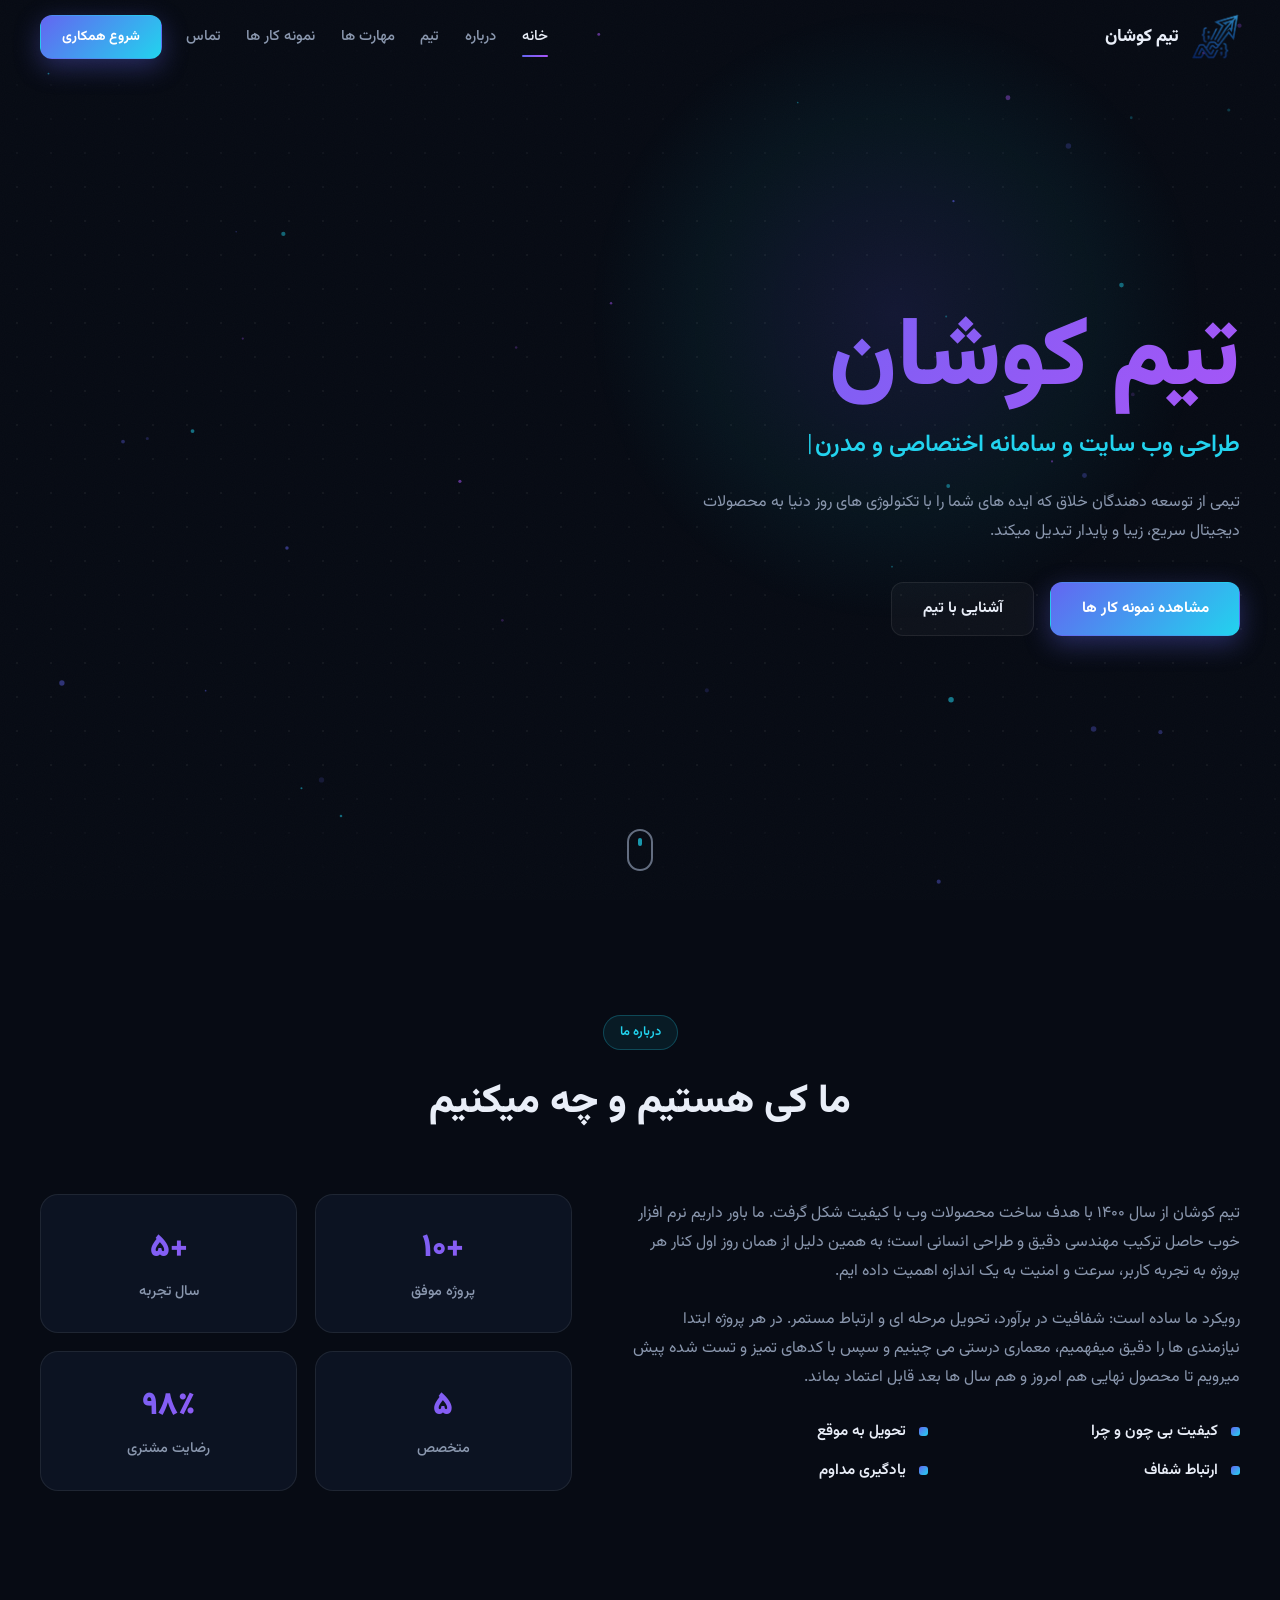
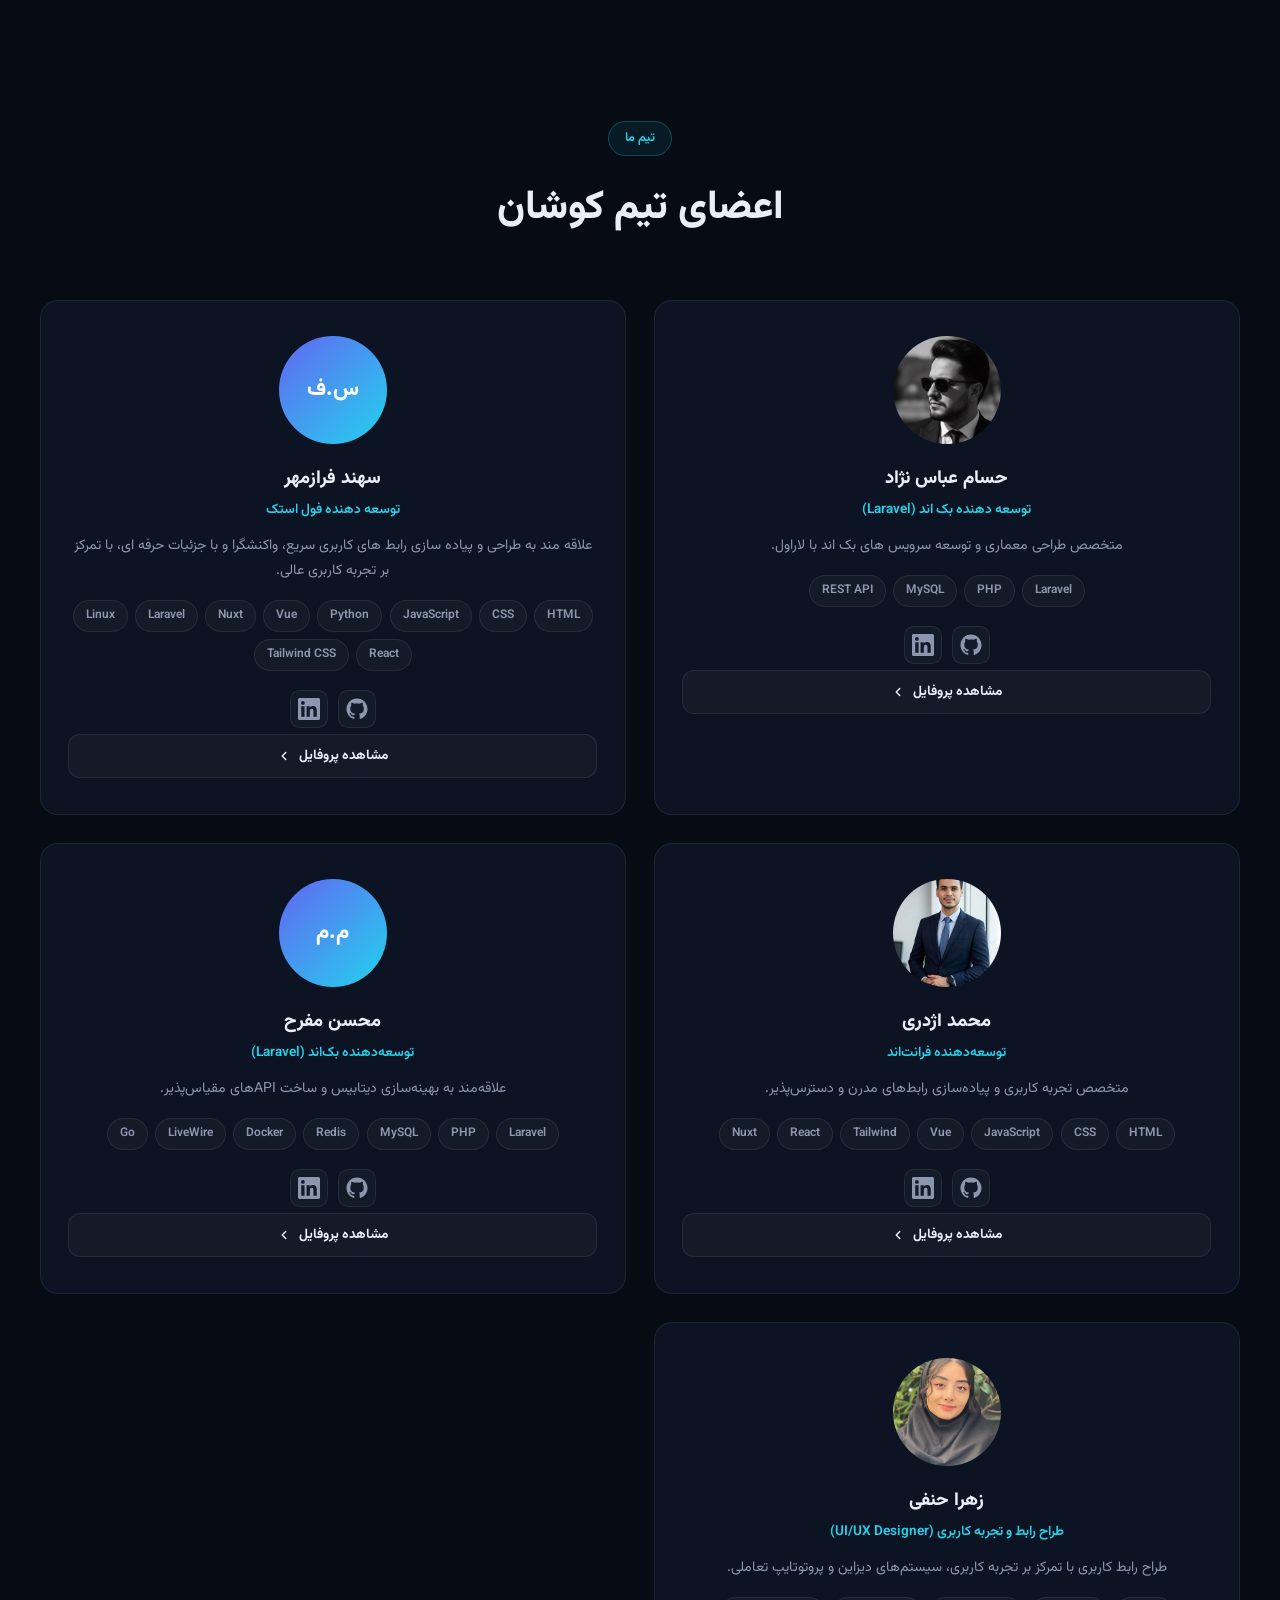
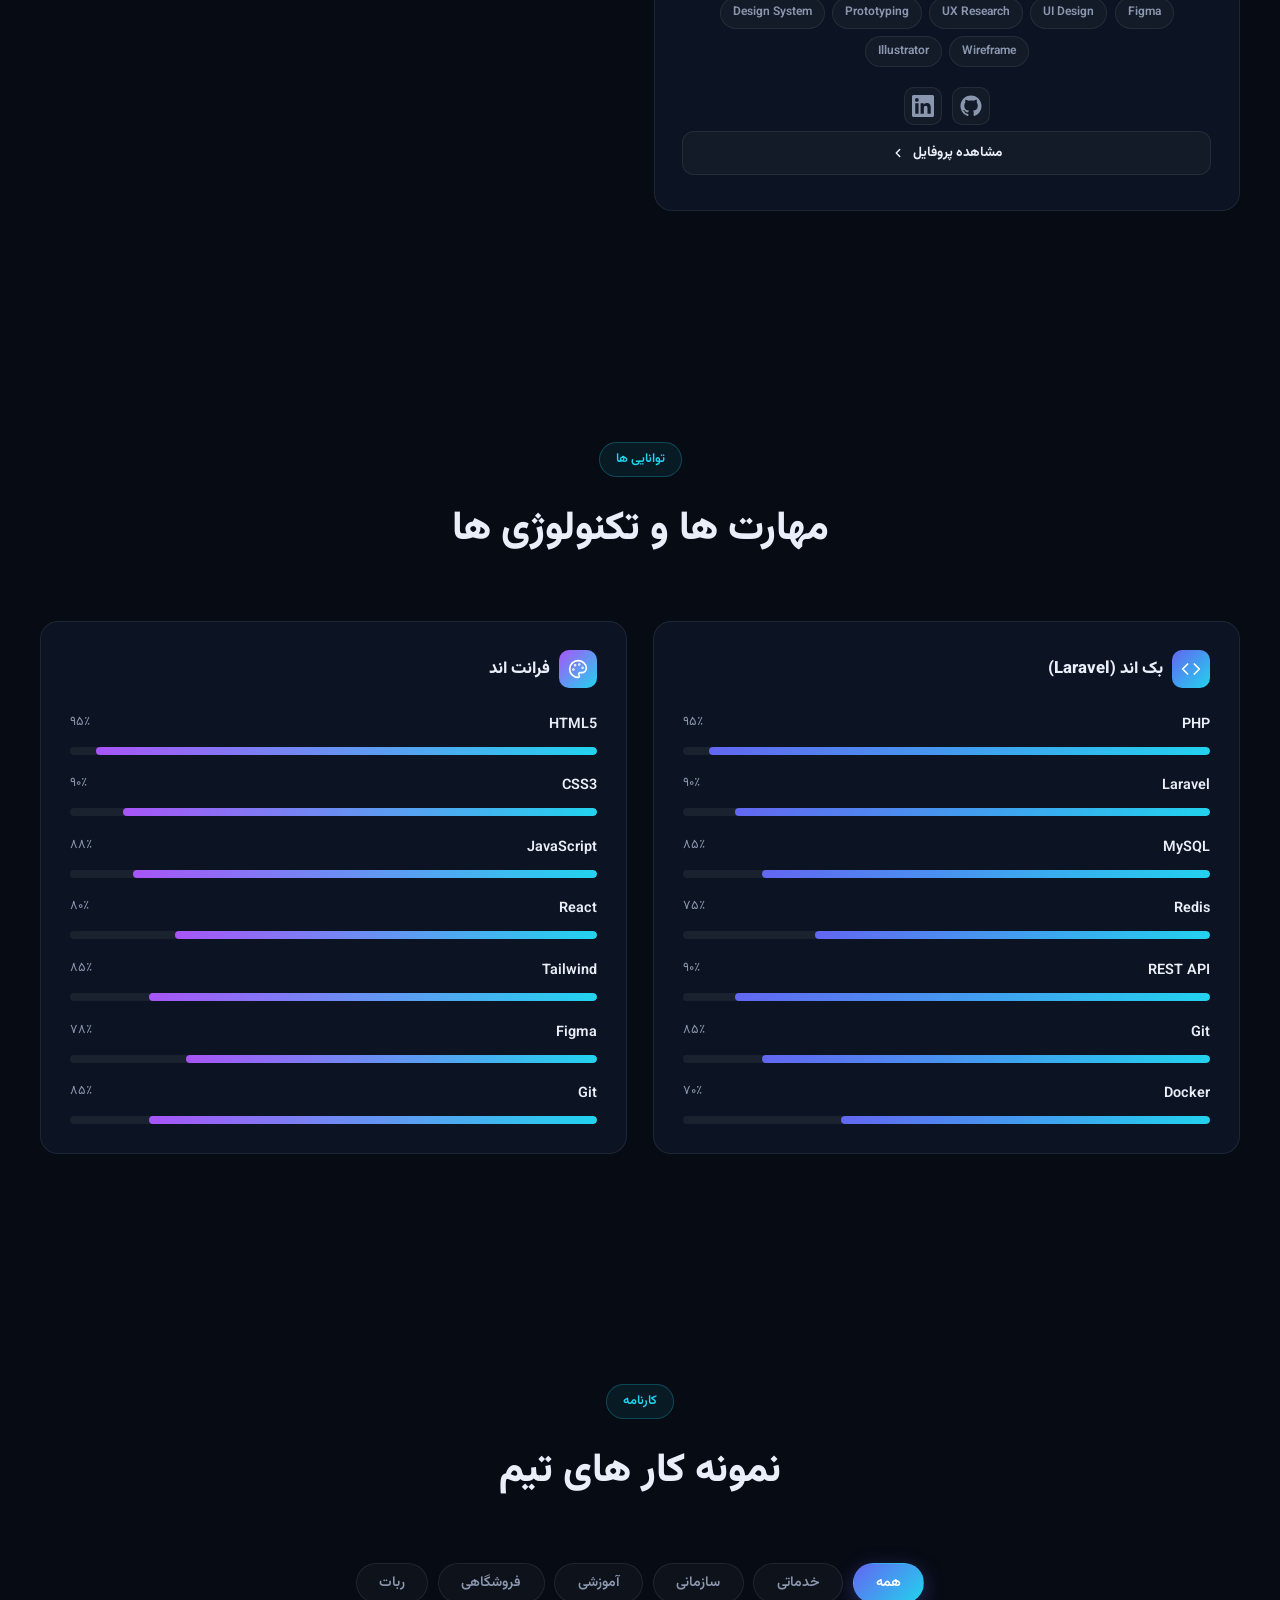
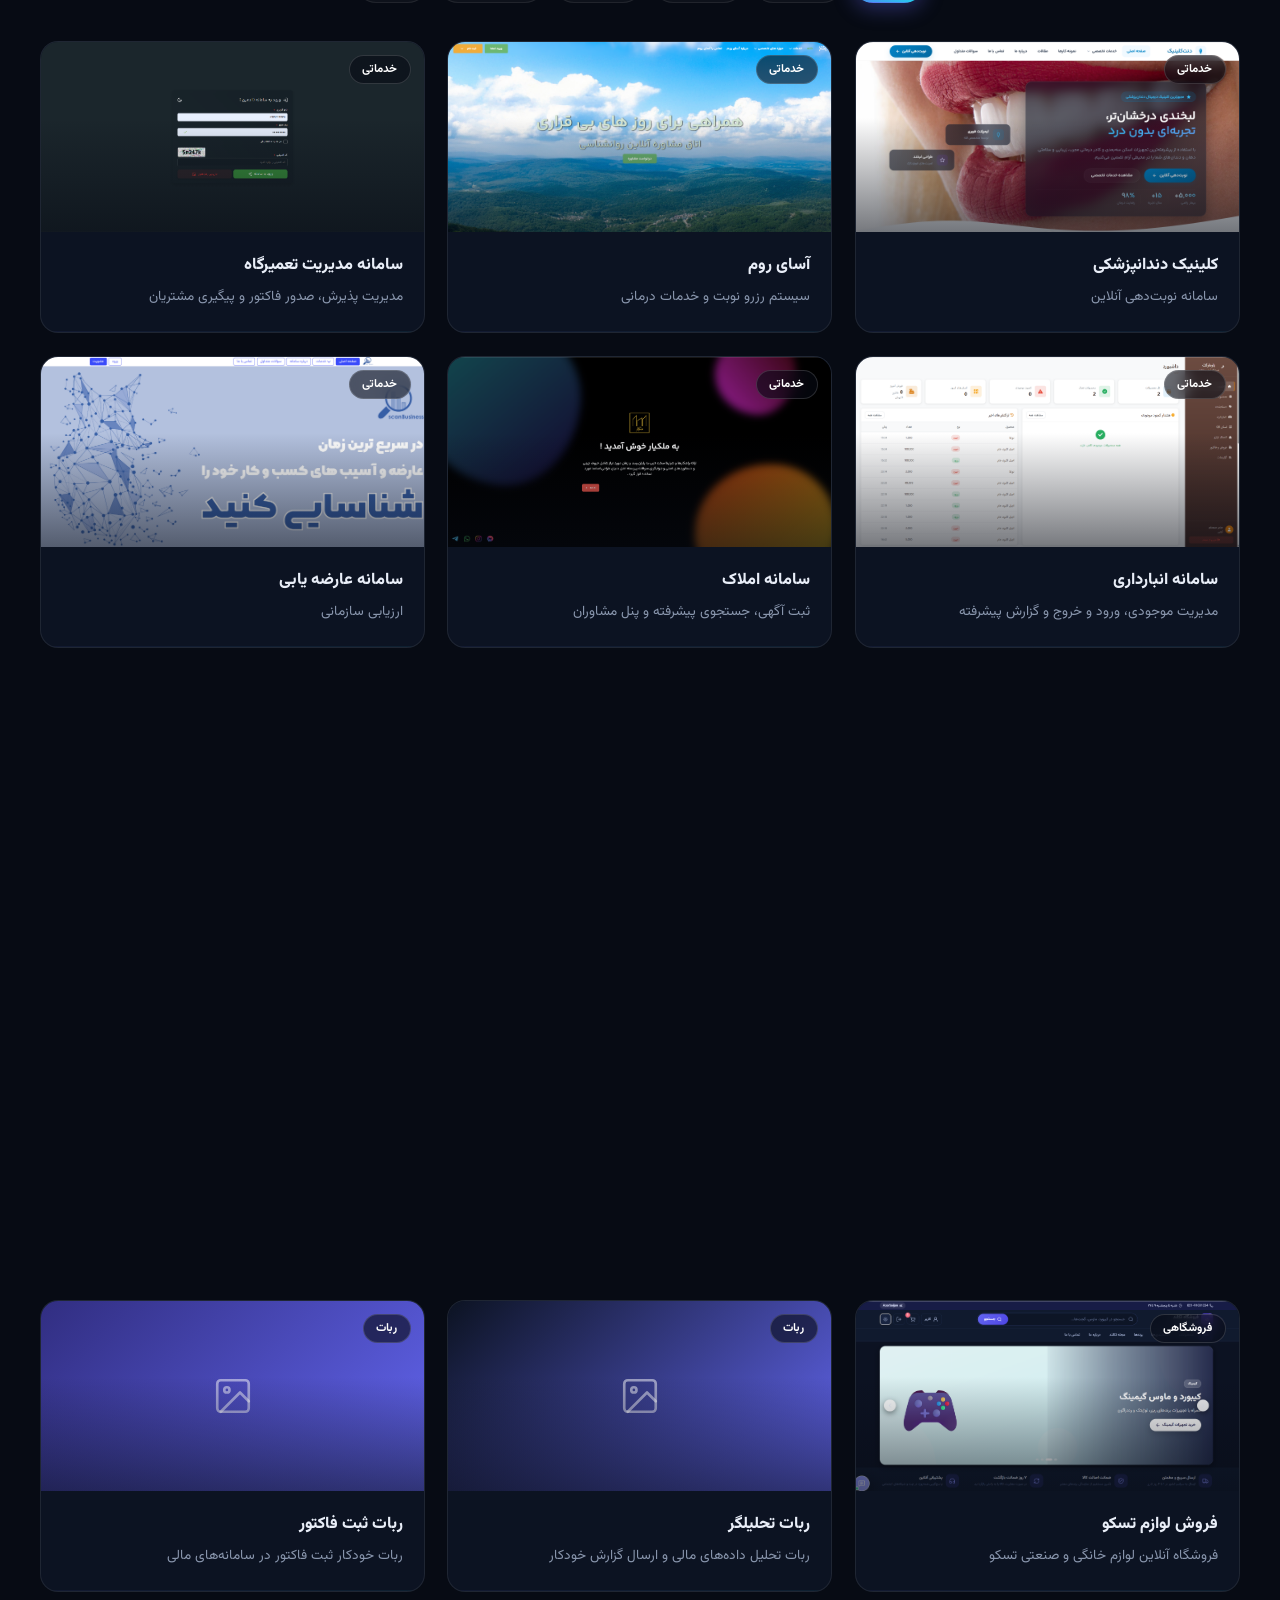
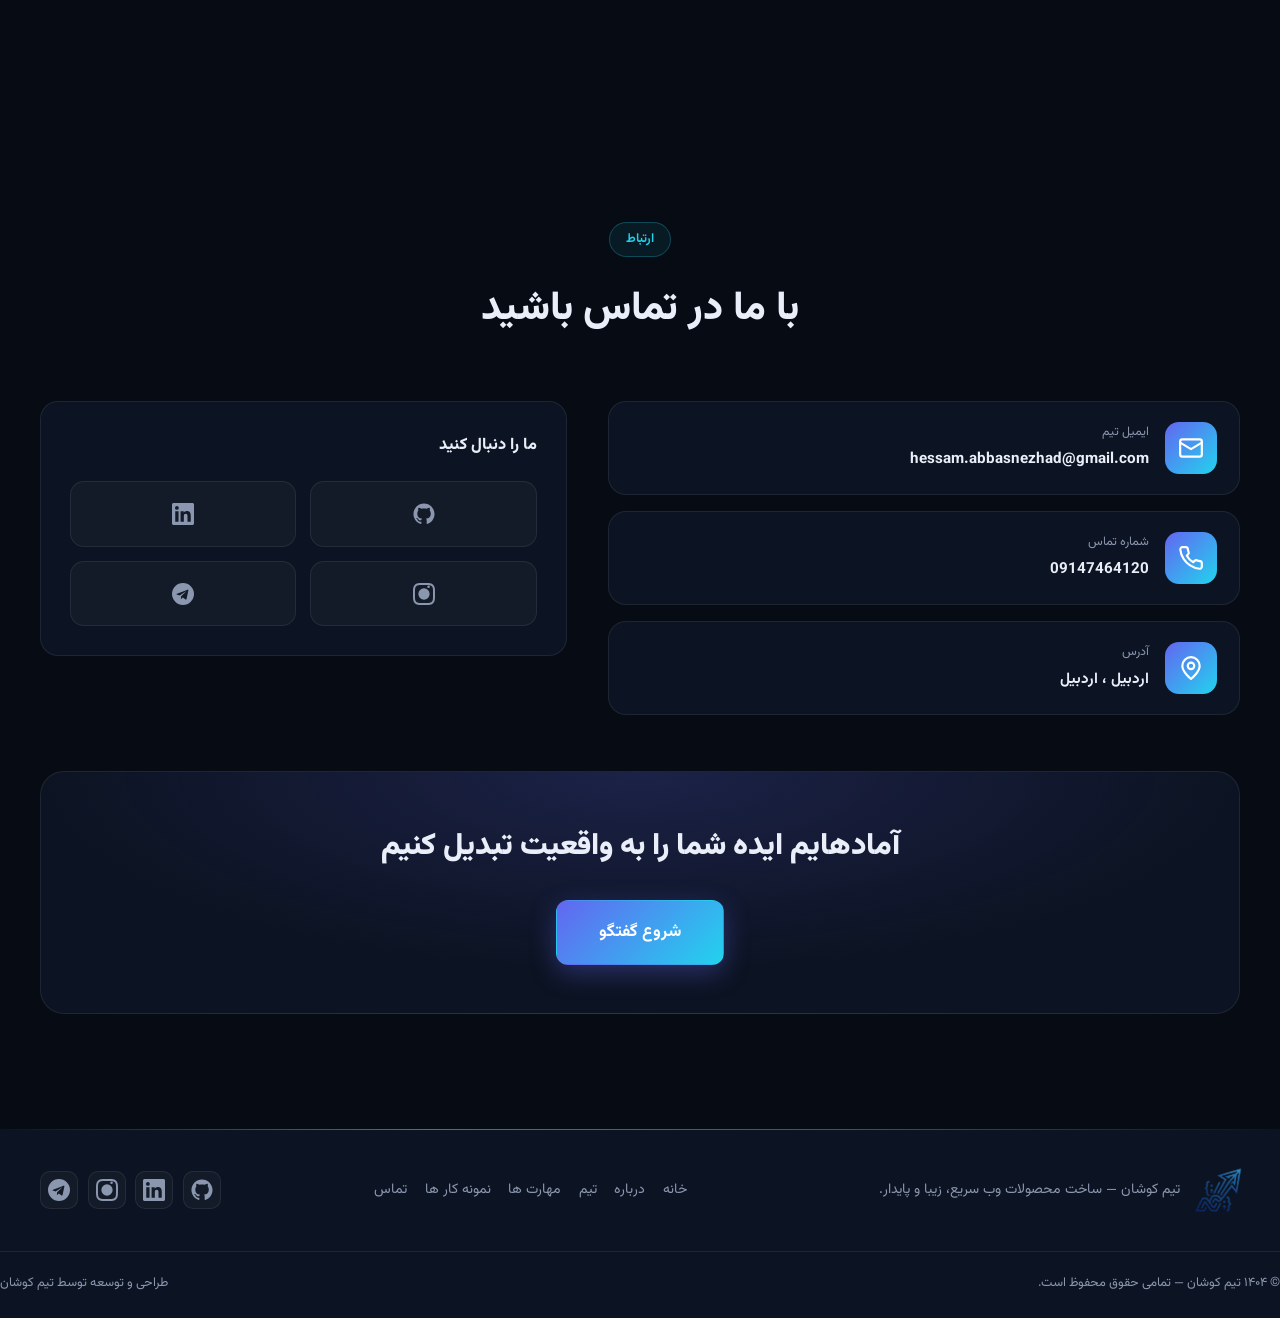
==== commit d2e500c4: "fix" ====
--- a/index.html
+++ b/index.html
@@ -3,7 +3,7 @@
 <head>
   <meta charset="UTF-8" />
   <meta name="viewport" content="width=device-width, initial-scale=1.0" />
-  <meta name="description" content="تیم کوشان — طراحی و توسعه وب با لاراول و فرانتاند مدرن" />
+  <meta name="description" content="تیم کوشان — طراحی و توسعه وب با لاراول و فرانت اند مدرن" />
   <title>تیم کوشان | طراحی و توسعه وب</title>
   <link rel="preconnect" href="https://fonts.googleapis.com" />
   <link rel="preconnect" href="https://fonts.gstatic.com" crossorigin />
